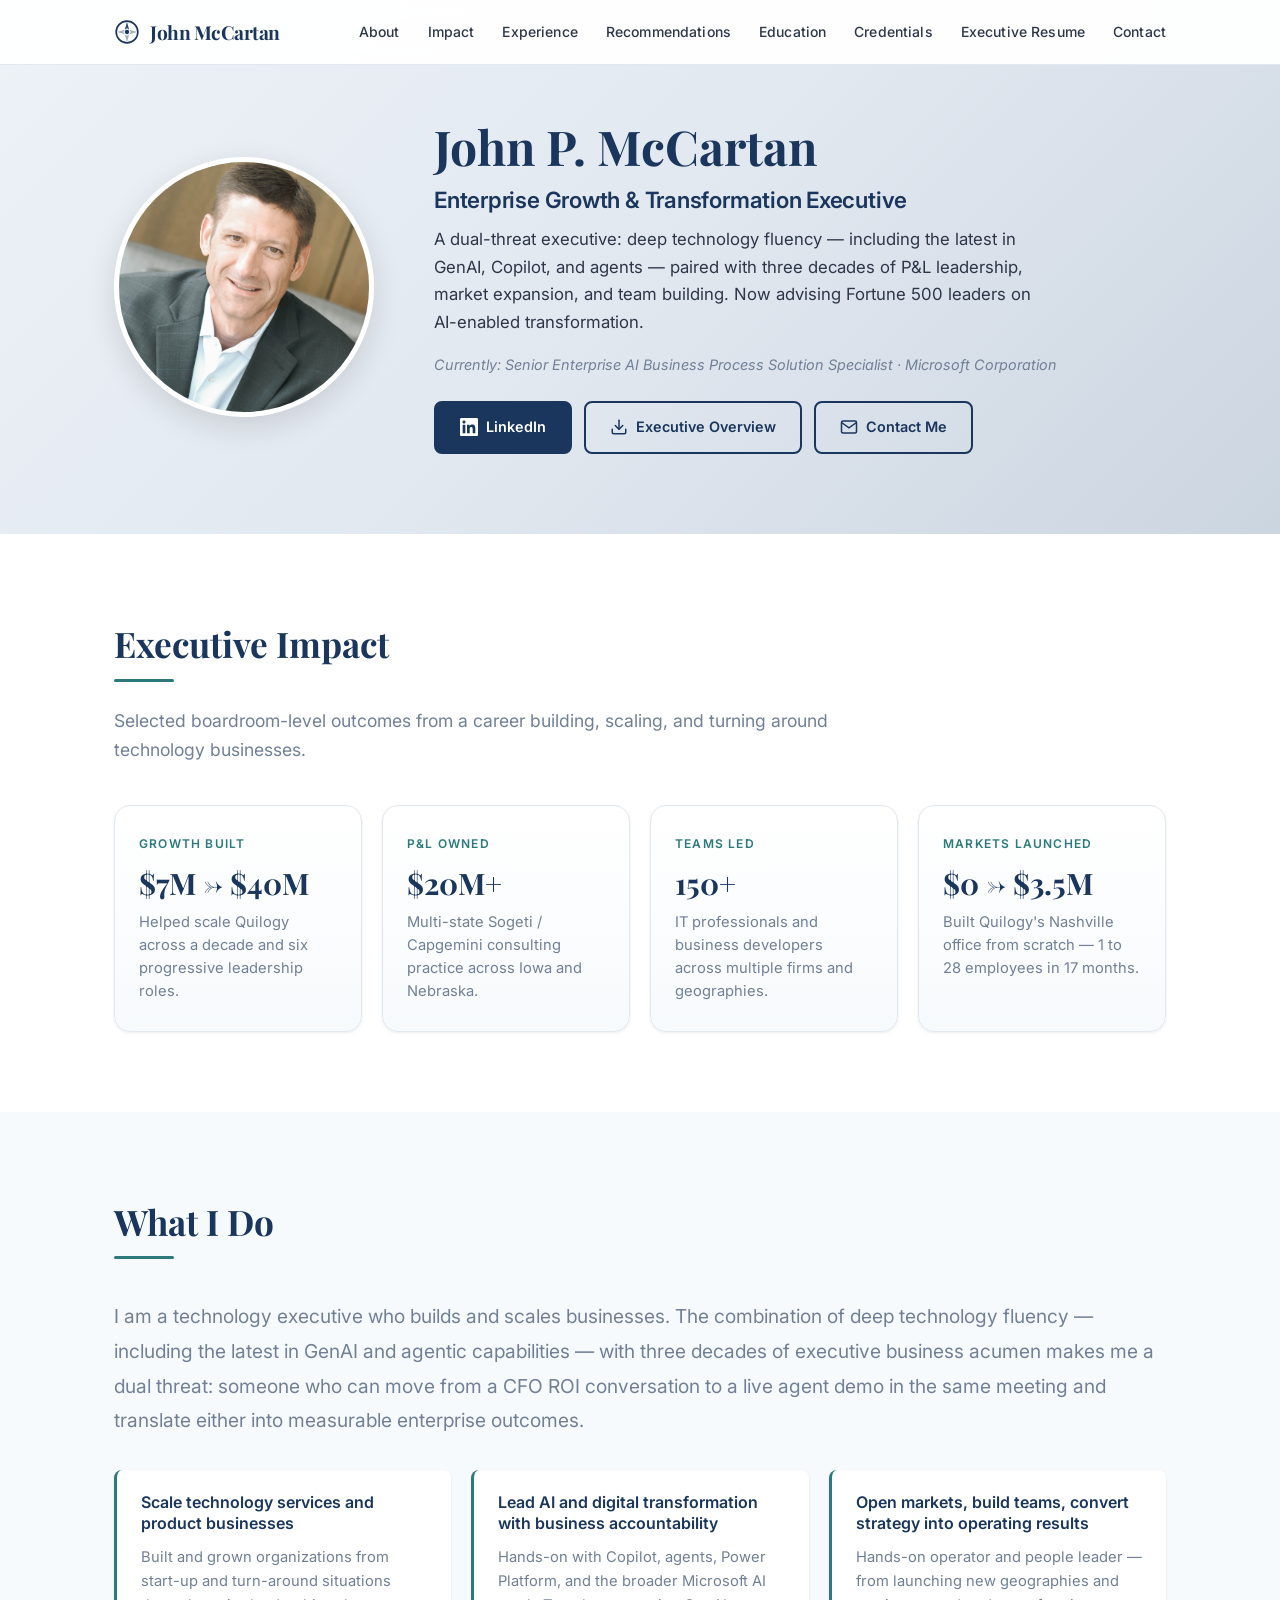
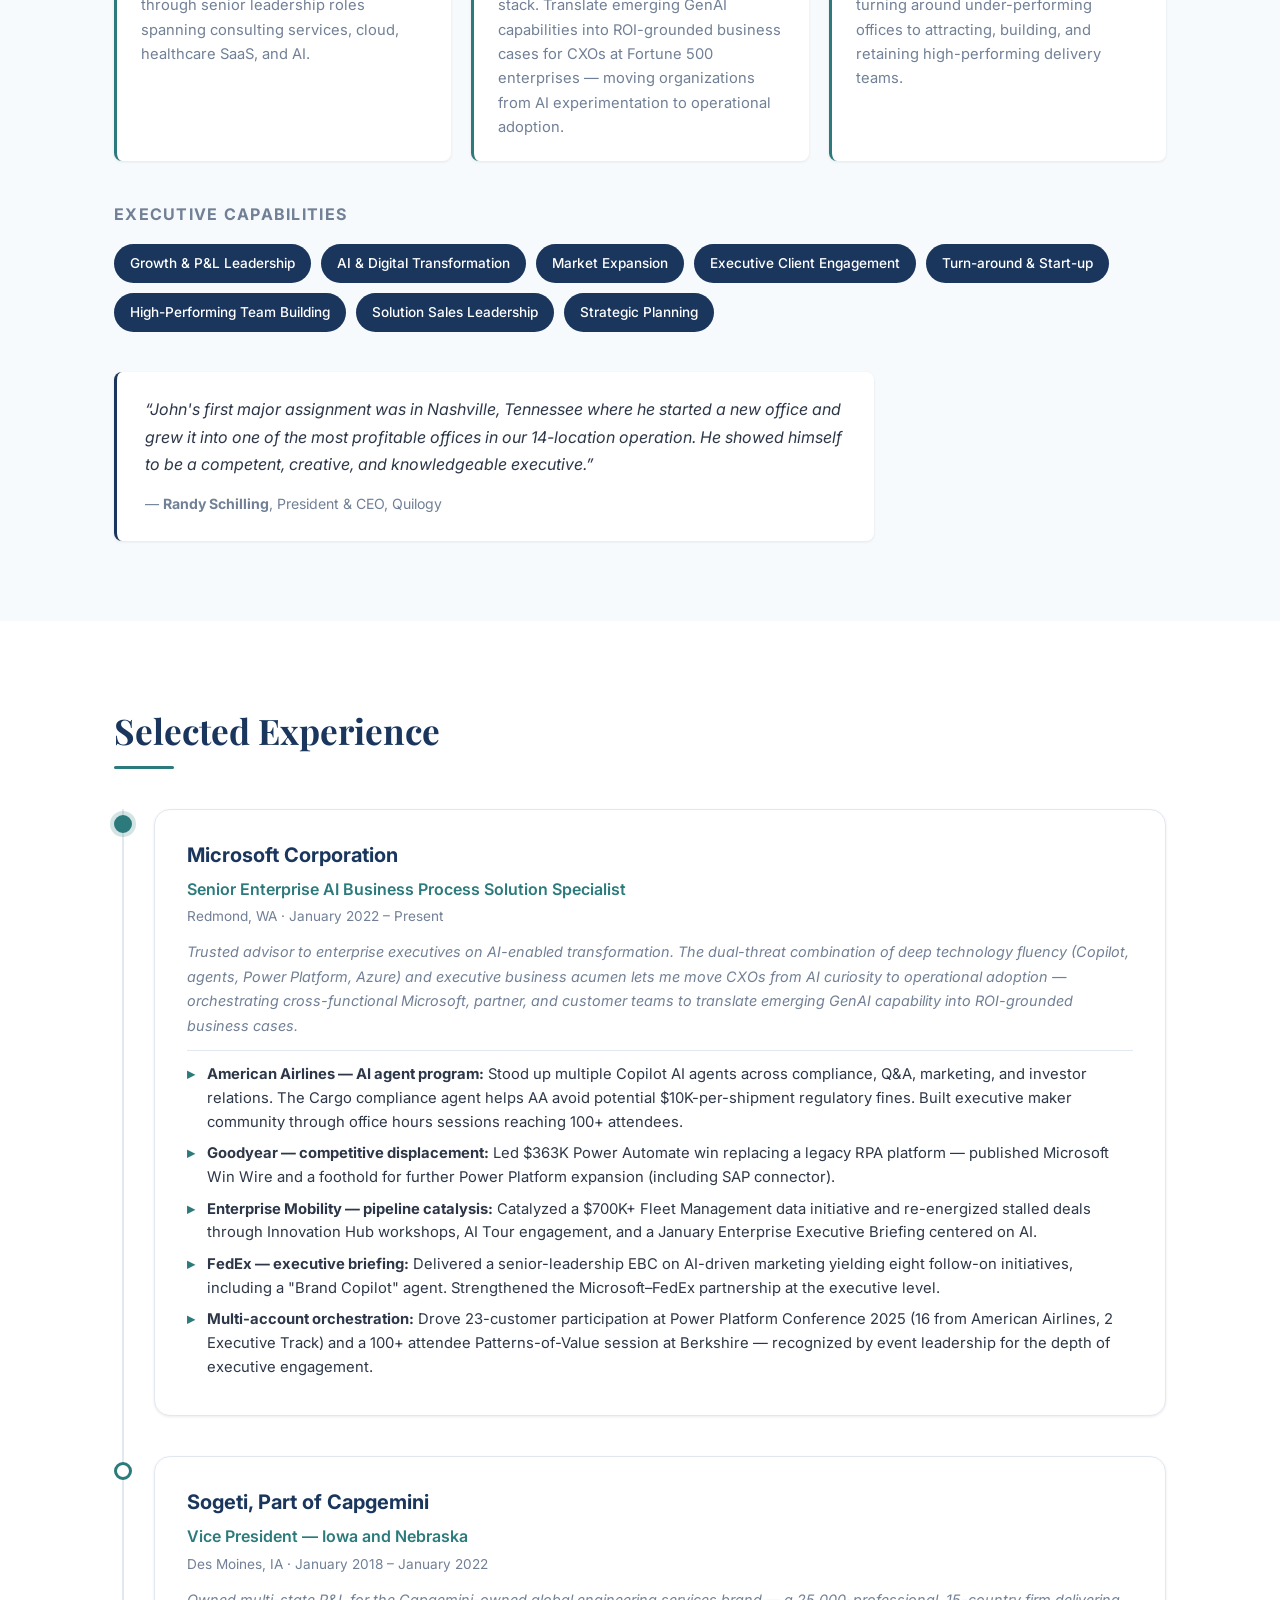
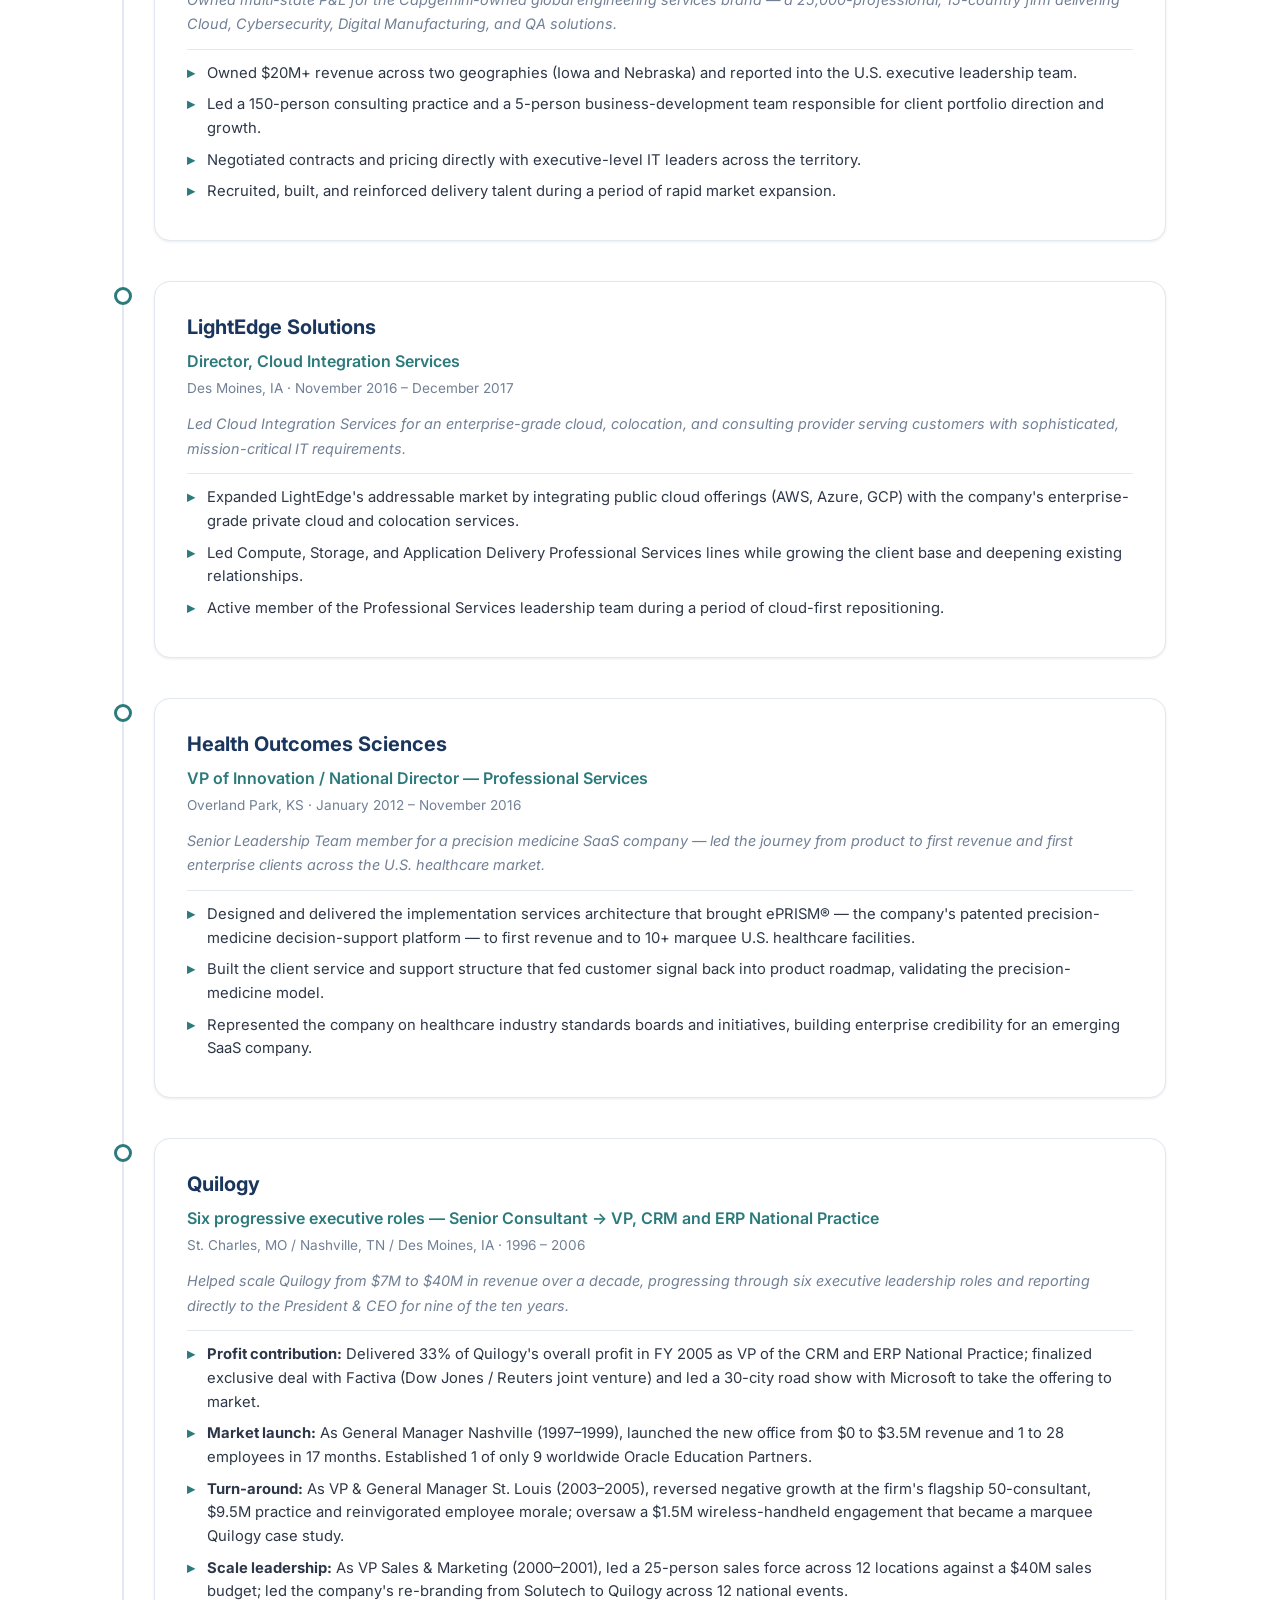
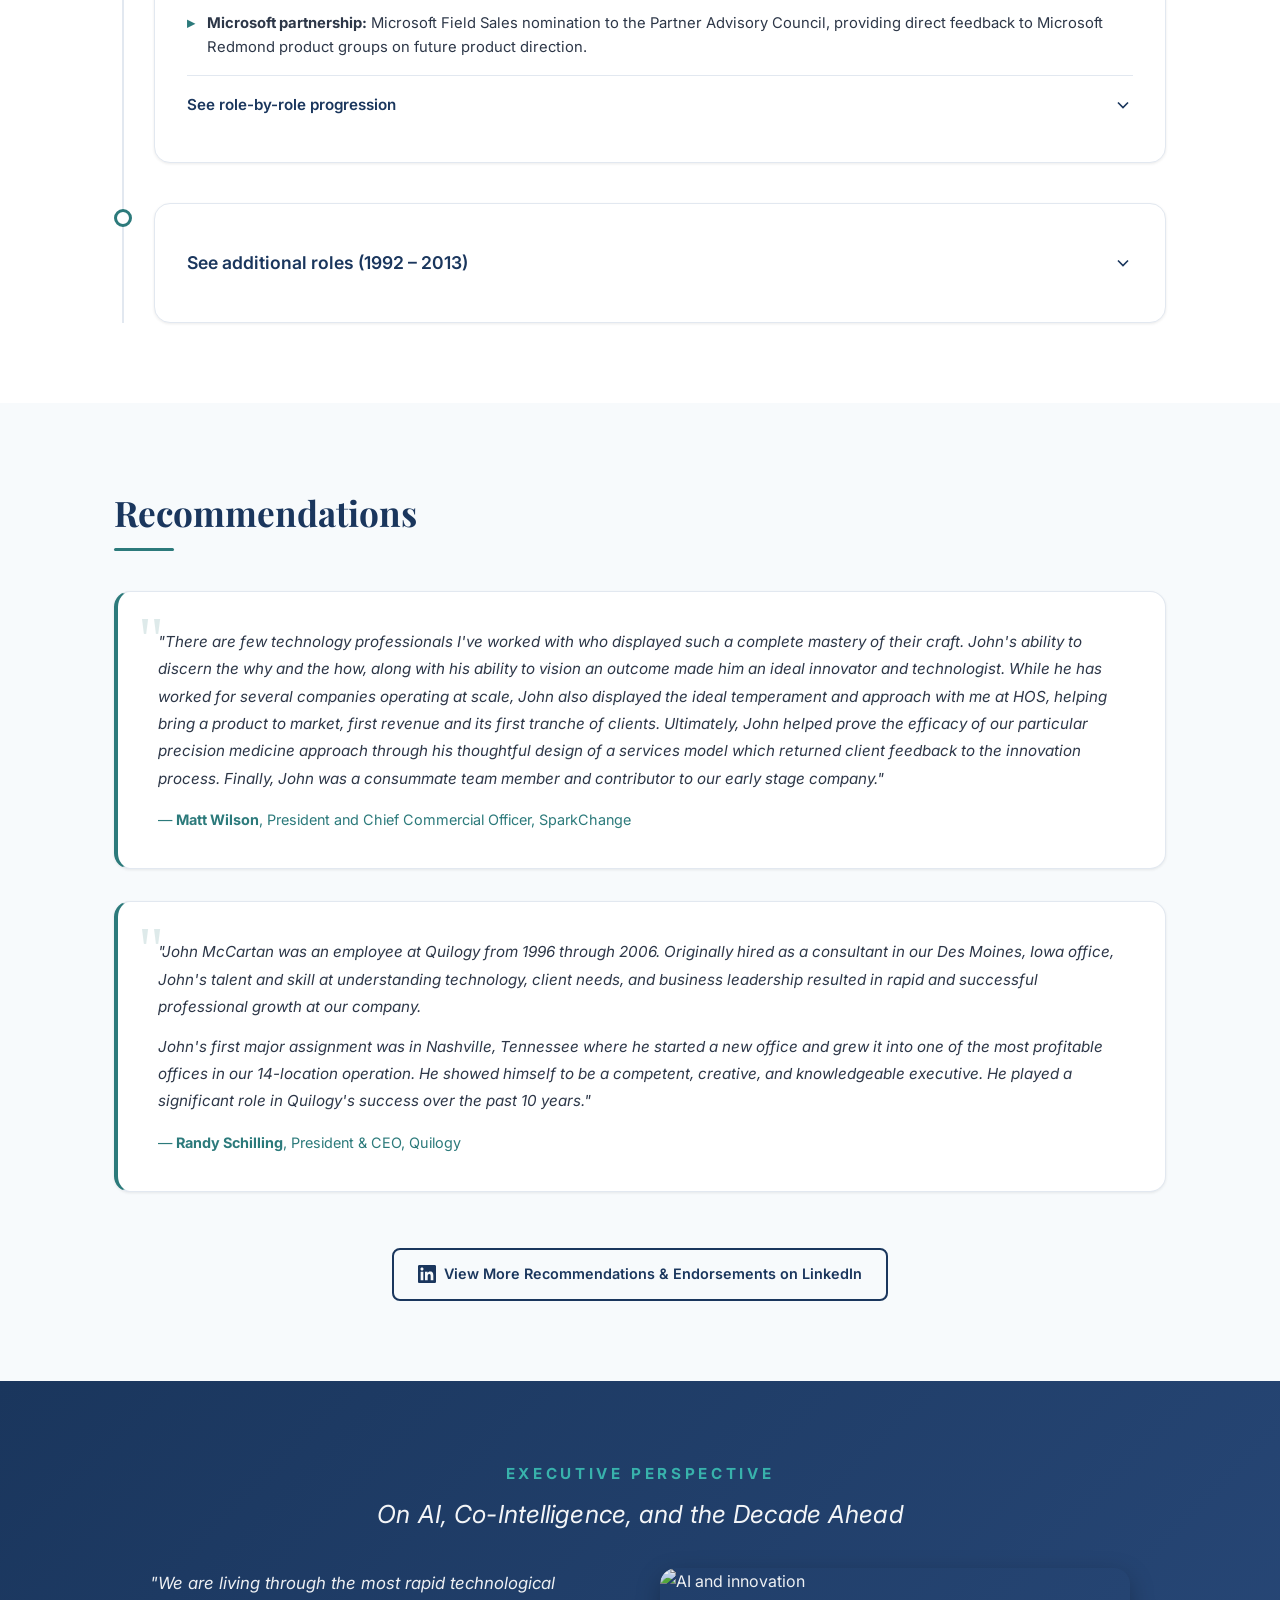
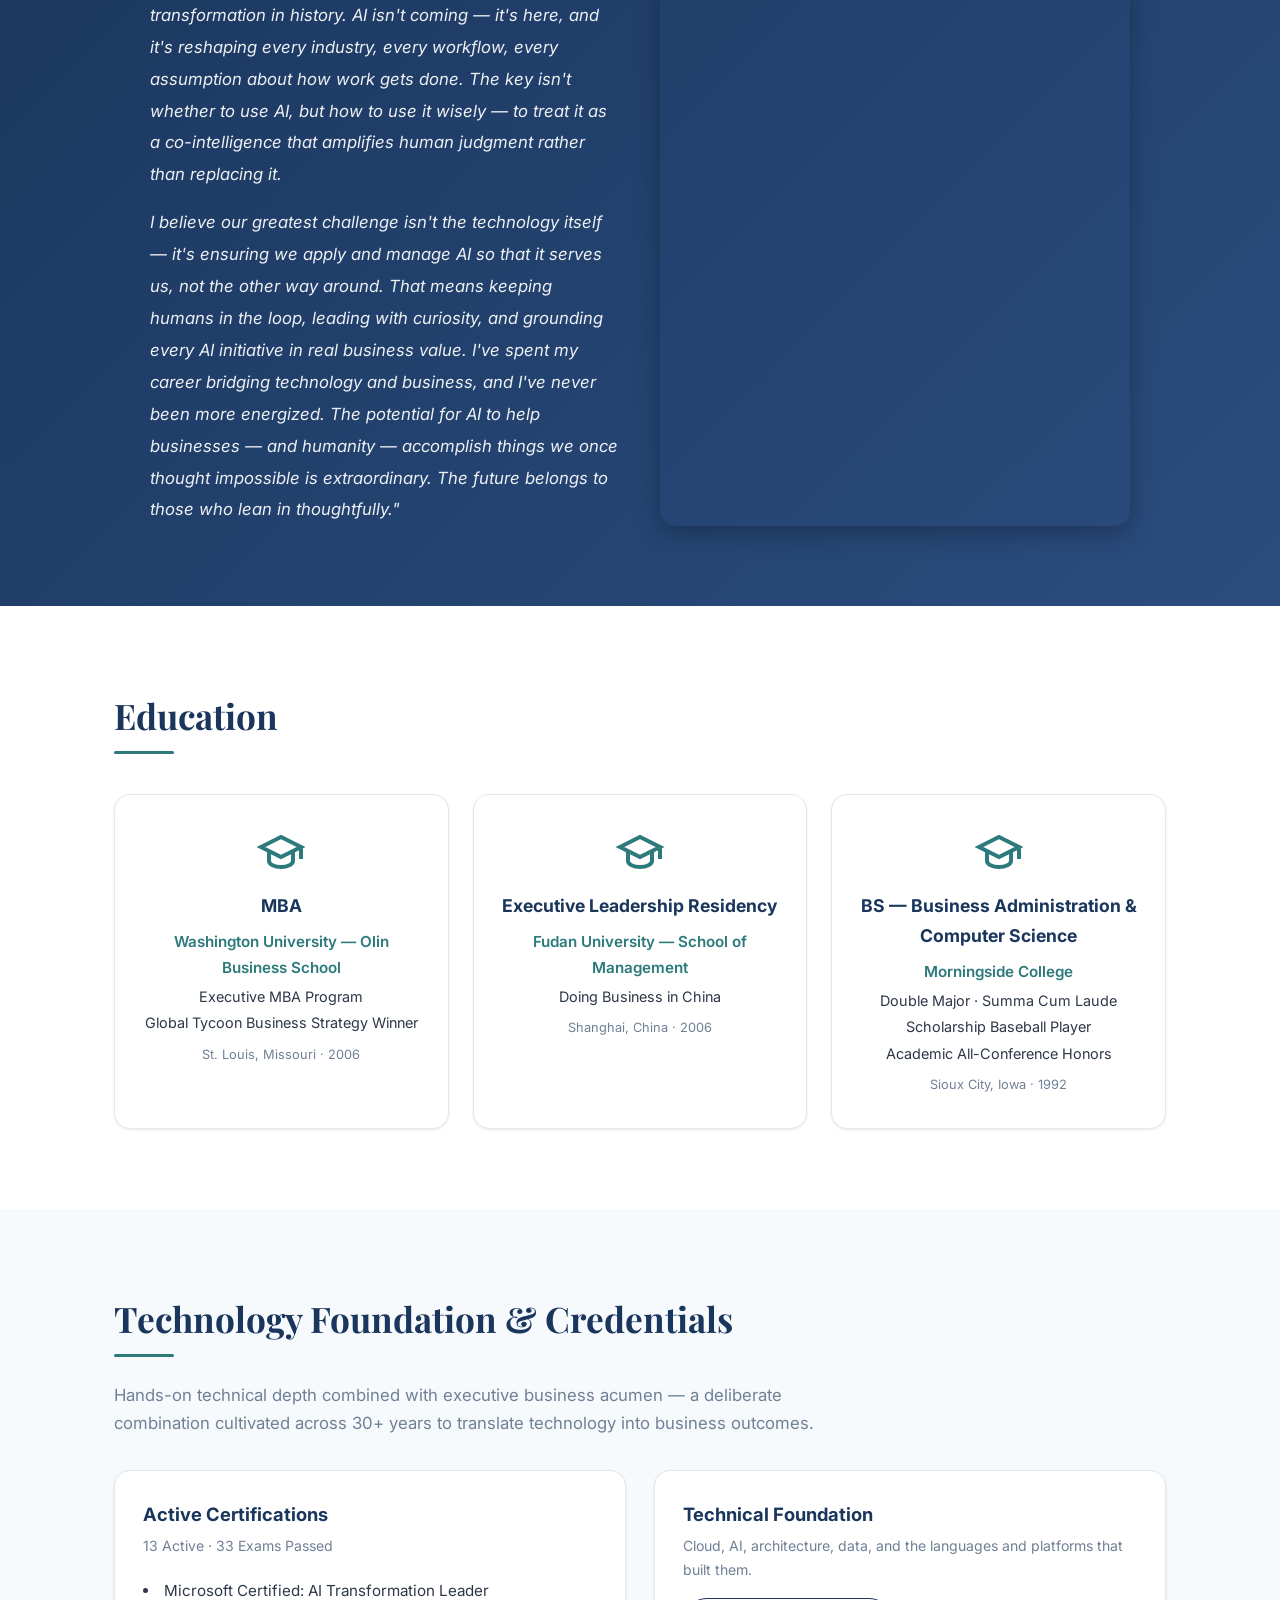
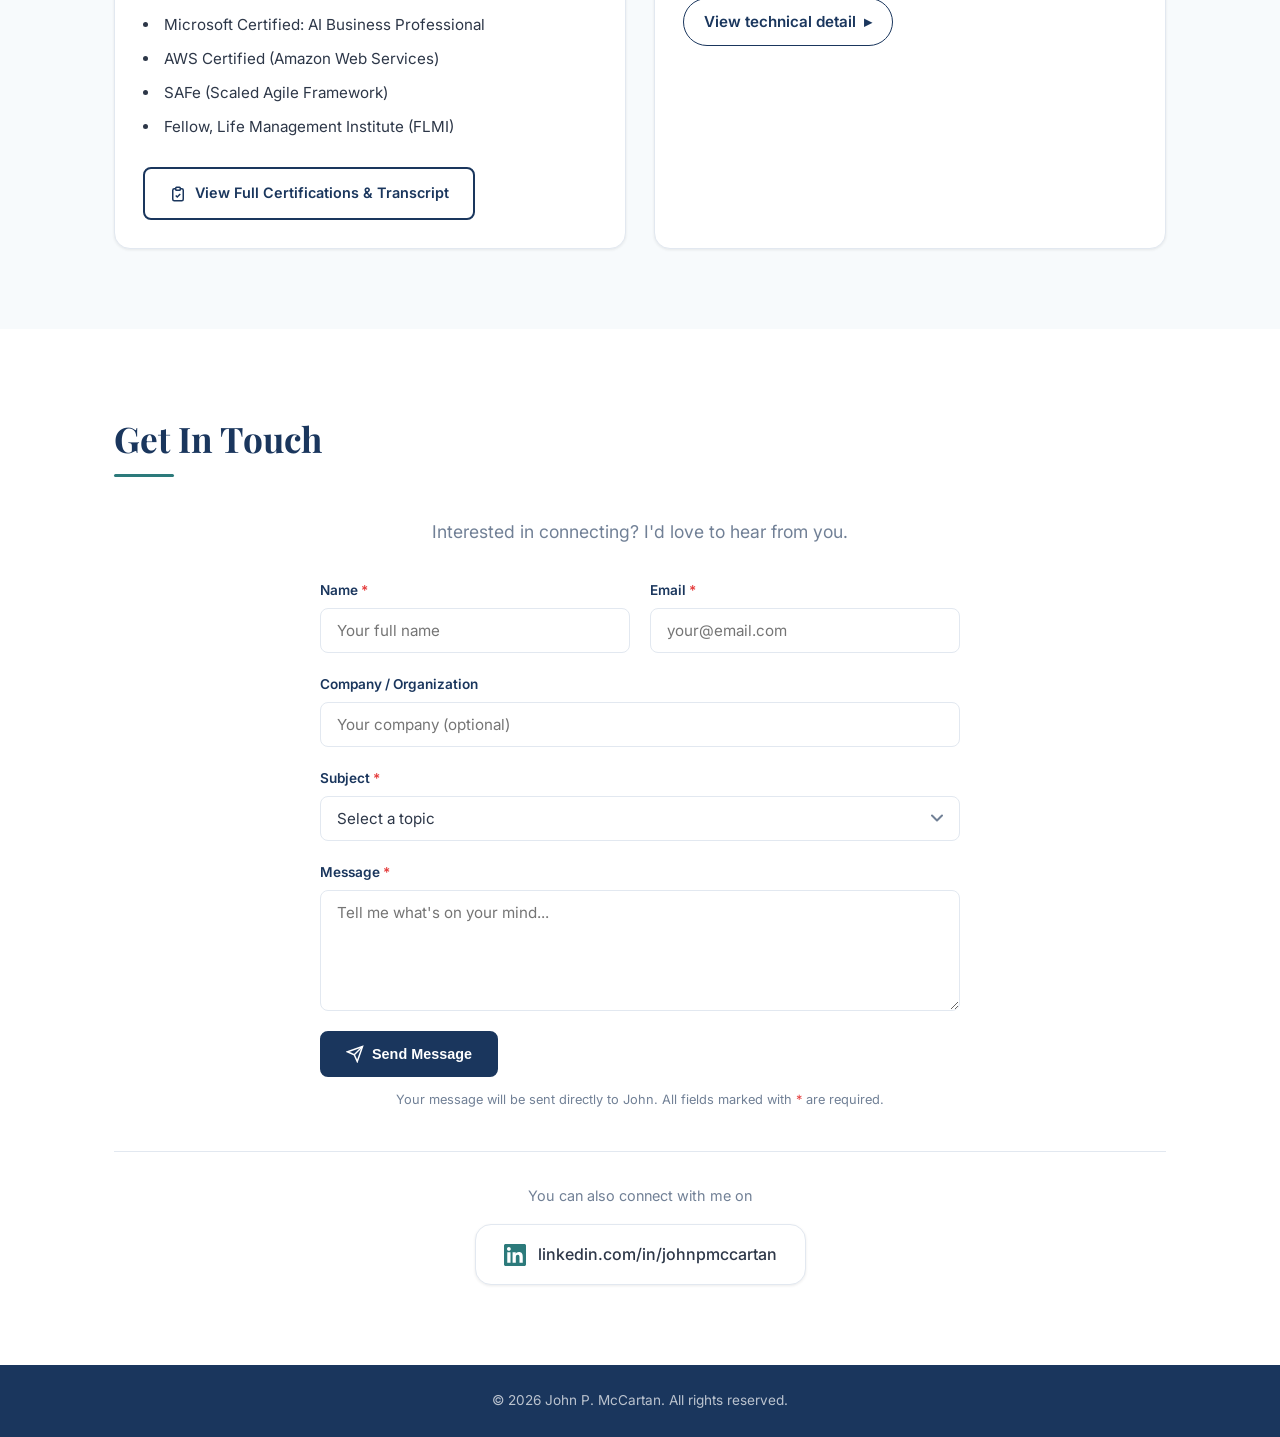
==== index.html @ b86d31e0 "Update Quilogy heading to remove former name Co-authored-by: Copilot <223556219+Copilot@users.norepl" ====
<!DOCTYPE html>
<html lang="en">
<head>
    <meta charset="UTF-8">
    <meta name="viewport" content="width=device-width, initial-scale=1.0">
    <title>John P. McCartan – Enterprise Growth &amp; Transformation Executive</title>
    <meta name="description" content="John P. McCartan – Enterprise Growth &amp; Transformation Executive. 30+ years of P&amp;L leadership, market expansion, and team building, now advising Fortune 500 leaders on AI-enabled transformation at Microsoft.">
    <link rel="preconnect" href="https://fonts.googleapis.com">
    <link rel="preconnect" href="https://fonts.gstatic.com" crossorigin>
    <link href="https://fonts.googleapis.com/css2?family=Inter:wght@300;400;500;600;700&family=Playfair+Display:wght@700&display=swap" rel="stylesheet">
    <link rel="icon" type="image/svg+xml" href="assets/favicon.svg">
    <link rel="stylesheet" href="style.css">
    <!-- Microsoft Clarity -->
    <script type="text/javascript">
        (function(c,l,a,r,i,t,y){
            c[a]=c[a]||function(){(c[a].q=c[a].q||[]).push(arguments)};
            t=l.createElement(r);t.async=1;t.src="https://www.clarity.ms/tag/"+i;
            y=l.getElementsByTagName(r)[0];y.parentNode.insertBefore(t,y);
        })(window,document,"clarity","script","wdnv08h9ms");
    </script>
</head>
<body>

<!-- Navigation -->
<nav class="navbar" id="navbar">
    <div class="nav-container">
        <a href="#hero" class="nav-logo" title="John P. McCartan">
            <svg class="nav-logo-icon" viewBox="0 0 24 24" fill="none" xmlns="http://www.w3.org/2000/svg" width="26" height="26">
                <circle cx="12" cy="12" r="10" stroke="currentColor" stroke-width="1.5"/>
                <polygon points="12,2.5 14,10 12,8.5 10,10" fill="currentColor" opacity="0.9"/>
                <polygon points="12,21.5 10,14 12,15.5 14,14" fill="currentColor" opacity="0.4"/>
                <polygon points="2.5,12 10,10 8.5,12 10,14" fill="currentColor" opacity="0.4"/>
                <polygon points="21.5,12 14,14 15.5,12 14,10" fill="currentColor" opacity="0.4"/>
                <circle cx="12" cy="12" r="2" fill="currentColor"/>
            </svg>
            <span class="nav-logo-text">John McCartan</span>
        </a>
        <button class="nav-toggle" id="navToggle" aria-label="Toggle navigation">
            <span></span><span></span><span></span>
        </button>
        <ul class="nav-links" id="navLinks">
            <li><a href="#about">About</a></li>
            <li><a href="#impact">Impact</a></li>
            <li><a href="#experience">Experience</a></li>
            <li><a href="#recommendations">Recommendations</a></li>
            <li><a href="#education">Education</a></li>
            <li><a href="#credentials">Credentials</a></li>
            <li><a href="assets/JohnMcCartanExecutiveResume.pdf" download>Executive Resume</a></li>
            <li><a href="#contact">Contact</a></li>
        </ul>
    </div>
</nav>

<!-- Hero Section -->
<header class="hero" id="hero">
    <div class="hero-container">
        <div class="hero-image">
            <img src="assets/headshot.jpg" alt="John P. McCartan professional headshot">
        </div>
        <div class="hero-content">
            <h1 class="hero-name">John P. McCartan</h1>
            <p class="hero-mandate">Enterprise Growth &amp; Transformation Executive</p>
            <p class="hero-subline">A dual-threat executive: deep technology fluency &mdash; including the latest in GenAI, Copilot, and agents &mdash; paired with three decades of P&amp;L leadership, market expansion, and team building. Now advising Fortune 500 leaders on AI-enabled transformation.</p>
            <p class="hero-credibility">Currently: Senior Enterprise AI Business Process Solution Specialist &middot; Microsoft Corporation</p>
            <div class="hero-links">
                <a href="https://www.linkedin.com/in/johnpmccartan" target="_blank" rel="noopener" class="btn btn-primary">
                    <svg class="icon" viewBox="0 0 24 24" fill="currentColor"><path d="M20.447 20.452h-3.554v-5.569c0-1.328-.027-3.037-1.852-3.037-1.853 0-2.136 1.445-2.136 2.939v5.667H9.351V9h3.414v1.561h.046c.477-.9 1.637-1.85 3.37-1.85 3.601 0 4.267 2.37 4.267 5.455v6.286zM5.337 7.433c-1.144 0-2.063-.926-2.063-2.065 0-1.138.92-2.063 2.063-2.063 1.14 0 2.064.925 2.064 2.063 0 1.139-.925 2.065-2.064 2.065zm1.782 13.019H3.555V9h3.564v11.452zM22.225 0H1.771C.792 0 0 .774 0 1.729v20.542C0 23.227.792 24 1.771 24h20.451C23.2 24 24 23.227 24 22.271V1.729C24 .774 23.2 0 22.222 0h.003z"/></svg>
                    LinkedIn
                </a>
                <a href="assets/JohnMcCartan-Executive-Profile-OnePage-2026.pdf" download class="btn btn-outline">
                    <svg class="icon" viewBox="0 0 24 24" fill="none" stroke="currentColor" stroke-width="2" stroke-linecap="round" stroke-linejoin="round"><path d="M21 15v4a2 2 0 0 1-2 2H5a2 2 0 0 1-2-2v-4"/><polyline points="7 10 12 15 17 10"/><line x1="12" y1="15" x2="12" y2="3"/></svg>
                    Executive Overview
                </a>
                <a href="#contact" class="btn btn-outline">
                    <svg class="icon" viewBox="0 0 24 24" fill="none" stroke="currentColor" stroke-width="2"><path d="M4 4h16c1.1 0 2 .9 2 2v12c0 1.1-.9 2-2 2H4c-1.1 0-2-.9-2-2V6c0-1.1.9-2 2-2z"/><polyline points="22,6 12,13 2,6"/></svg>
                    Contact Me
                </a>
            </div>
        </div>
    </div>
</header>

<!-- Executive Impact Strip -->
<section class="section impact-strip" id="impact">
    <div class="container">
        <h2 class="section-title">Executive Impact</h2>
        <p class="impact-lead">Selected boardroom-level outcomes from a career building, scaling, and turning around technology businesses.</p>
        <div class="impact-grid">
            <div class="impact-card">
                <div class="impact-label">Growth Built</div>
                <div class="impact-value">$7M &rarr; $40M</div>
                <div class="impact-context">Helped scale Quilogy across a decade and six progressive leadership roles.</div>
            </div>
            <div class="impact-card">
                <div class="impact-label">P&amp;L Owned</div>
                <div class="impact-value">$20M+</div>
                <div class="impact-context">Multi-state Sogeti / Capgemini consulting practice across Iowa and Nebraska.</div>
            </div>
            <div class="impact-card">
                <div class="impact-label">Teams Led</div>
                <div class="impact-value">150+</div>
                <div class="impact-context">IT professionals and business developers across multiple firms and geographies.</div>
            </div>
            <div class="impact-card">
                <div class="impact-label">Markets Launched</div>
                <div class="impact-value">$0 &rarr; $3.5M</div>
                <div class="impact-context">Built Quilogy's Nashville office from scratch &mdash; 1 to 28 employees in 17 months.</div>
            </div>
        </div>
    </div>
</section>

<!-- About / What I Do -->
<section class="section section-alt" id="about">
    <div class="container">
        <h2 class="section-title">What I Do</h2>
        <div class="about-content">
            <p class="about-lead">
                I am a technology executive who builds and scales businesses. The combination of deep technology fluency &mdash; including the latest in GenAI and agentic capabilities &mdash; with three decades of executive business acumen makes me a dual threat: someone who can move from a CFO ROI conversation to a live agent demo in the same meeting and translate either into measurable enterprise outcomes.
            </p>
            <div class="mandate-grid">
                <div class="mandate-card">
                    <h3>Scale technology services and product businesses</h3>
                    <p>Built and grown organizations from start-up and turn-around situations through senior leadership roles spanning consulting services, cloud, healthcare SaaS, and AI.</p>
                </div>
                <div class="mandate-card">
                    <h3>Lead AI and digital transformation with business accountability</h3>
                    <p>Hands-on with Copilot, agents, Power Platform, and the broader Microsoft AI stack. Translate emerging GenAI capabilities into ROI-grounded business cases for CXOs at Fortune 500 enterprises &mdash; moving organizations from AI experimentation to operational adoption.</p>
                </div>
                <div class="mandate-card">
                    <h3>Open markets, build teams, convert strategy into operating results</h3>
                    <p>Hands-on operator and people leader &mdash; from launching new geographies and turning around under-performing offices to attracting, building, and retaining high-performing delivery teams.</p>
                </div>
            </div>
            <div class="competencies">
                <h3>Executive Capabilities</h3>
                <div class="competency-grid">
                    <span class="competency-tag">Growth &amp; P&amp;L Leadership</span>
                    <span class="competency-tag">AI &amp; Digital Transformation</span>
                    <span class="competency-tag">Market Expansion</span>
                    <span class="competency-tag">Executive Client Engagement</span>
                    <span class="competency-tag">Turn-around &amp; Start-up</span>
                    <span class="competency-tag">High-Performing Team Building</span>
                    <span class="competency-tag">Solution Sales Leadership</span>
                    <span class="competency-tag">Strategic Planning</span>
                </div>
            </div>
            <blockquote class="endorsement-teaser">
                <p>&ldquo;John's first major assignment was in Nashville, Tennessee where he started a new office and grew it into one of the most profitable offices in our 14-location operation. He showed himself to be a competent, creative, and knowledgeable executive.&rdquo;</p>
                <cite>&mdash; <strong>Randy Schilling</strong>, President &amp; CEO, Quilogy</cite>
            </blockquote>
        </div>
    </div>
</section>

<!-- Experience Section -->
<section class="section" id="experience">
    <div class="container">
        <h2 class="section-title">Selected Experience</h2>
        <div class="timeline">

            <!-- Microsoft -->
            <div class="timeline-item">
                <div class="timeline-marker"></div>
                <div class="timeline-content">
                    <div class="timeline-header">
                        <div>
                            <h3>Microsoft Corporation</h3>
                            <p class="timeline-role">Senior Enterprise AI Business Process Solution Specialist</p>
                            <p class="timeline-meta">Redmond, WA &middot; January 2022 &ndash; Present</p>
                        </div>
                    </div>
                    <p class="timeline-description">Trusted advisor to enterprise executives on AI-enabled transformation. The dual-threat combination of deep technology fluency (Copilot, agents, Power Platform, Azure) and executive business acumen lets me move CXOs from AI curiosity to operational adoption &mdash; orchestrating cross-functional Microsoft, partner, and customer teams to translate emerging GenAI capability into ROI-grounded business cases.</p>
                    <ul class="timeline-details">
                        <li><strong>American Airlines &mdash; AI agent program:</strong> Stood up multiple Copilot AI agents across compliance, Q&amp;A, marketing, and investor relations. The Cargo compliance agent helps AA avoid potential $10K-per-shipment regulatory fines. Built executive maker community through office hours sessions reaching 100+ attendees.</li>
                        <li><strong>Goodyear &mdash; competitive displacement:</strong> Led $363K Power Automate win replacing a legacy RPA platform &mdash; published Microsoft Win Wire and a foothold for further Power Platform expansion (including SAP connector).</li>
                        <li><strong>Enterprise Mobility &mdash; pipeline catalysis:</strong> Catalyzed a $700K+ Fleet Management data initiative and re-energized stalled deals through Innovation Hub workshops, AI Tour engagement, and a January Enterprise Executive Briefing centered on AI.</li>
                        <li><strong>FedEx &mdash; executive briefing:</strong> Delivered a senior-leadership EBC on AI-driven marketing yielding eight follow-on initiatives, including a "Brand Copilot" agent. Strengthened the Microsoft&ndash;FedEx partnership at the executive level.</li>
                        <li><strong>Multi-account orchestration:</strong> Drove 23-customer participation at Power Platform Conference 2025 (16 from American Airlines, 2 Executive Track) and a 100+ attendee Patterns-of-Value session at Berkshire &mdash; recognized by event leadership for the depth of executive engagement.</li>
                    </ul>
                </div>
            </div>

            <!-- Sogeti VP -->
            <div class="timeline-item">
                <div class="timeline-marker"></div>
                <div class="timeline-content">
                    <div class="timeline-header">
                        <div>
                            <h3>Sogeti, Part of Capgemini</h3>
                            <p class="timeline-role">Vice President &mdash; Iowa and Nebraska</p>
                            <p class="timeline-meta">Des Moines, IA &middot; January 2018 &ndash; January 2022</p>
                        </div>
                    </div>
                    <p class="timeline-description">Owned multi-state P&amp;L for the Capgemini-owned global engineering services brand &mdash; a 25,000-professional, 15-country firm delivering Cloud, Cybersecurity, Digital Manufacturing, and QA solutions.</p>
                    <ul class="timeline-details">
                        <li>Owned $20M+ revenue across two geographies (Iowa and Nebraska) and reported into the U.S. executive leadership team.</li>
                        <li>Led a 150-person consulting practice and a 5-person business-development team responsible for client portfolio direction and growth.</li>
                        <li>Negotiated contracts and pricing directly with executive-level IT leaders across the territory.</li>
                        <li>Recruited, built, and reinforced delivery talent during a period of rapid market expansion.</li>
                    </ul>
                </div>
            </div>

            <!-- LightEdge -->
            <div class="timeline-item">
                <div class="timeline-marker"></div>
                <div class="timeline-content">
                    <div class="timeline-header">
                        <div>
                            <h3>LightEdge Solutions</h3>
                            <p class="timeline-role">Director, Cloud Integration Services</p>
                            <p class="timeline-meta">Des Moines, IA &middot; November 2016 &ndash; December 2017</p>
                        </div>
                    </div>
                    <p class="timeline-description">Led Cloud Integration Services for an enterprise-grade cloud, colocation, and consulting provider serving customers with sophisticated, mission-critical IT requirements.</p>
                    <ul class="timeline-details">
                        <li>Expanded LightEdge's addressable market by integrating public cloud offerings (AWS, Azure, GCP) with the company's enterprise-grade private cloud and colocation services.</li>
                        <li>Led Compute, Storage, and Application Delivery Professional Services lines while growing the client base and deepening existing relationships.</li>
                        <li>Active member of the Professional Services leadership team during a period of cloud-first repositioning.</li>
                    </ul>
                </div>
            </div>

            <!-- Health Outcomes Sciences -->
            <div class="timeline-item">
                <div class="timeline-marker"></div>
                <div class="timeline-content">
                    <div class="timeline-header">
                        <div>
                            <h3>Health Outcomes Sciences</h3>
                            <p class="timeline-role">VP of Innovation / National Director &mdash; Professional Services</p>
                            <p class="timeline-meta">Overland Park, KS &middot; January 2012 &ndash; November 2016</p>
                        </div>
                    </div>
                    <p class="timeline-description">Senior Leadership Team member for a precision medicine SaaS company &mdash; led the journey from product to first revenue and first enterprise clients across the U.S. healthcare market.</p>
                    <ul class="timeline-details">
                        <li>Designed and delivered the implementation services architecture that brought ePRISM&reg; &mdash; the company's patented precision-medicine decision-support platform &mdash; to first revenue and to 10+ marquee U.S. healthcare facilities.</li>
                        <li>Built the client service and support structure that fed customer signal back into product roadmap, validating the precision-medicine model.</li>
                        <li>Represented the company on healthcare industry standards boards and initiatives, building enterprise credibility for an emerging SaaS company.</li>
                    </ul>
                </div>
            </div>

            <!-- Quilogy (elevated leadership-arc proof block) -->
            <div class="timeline-item">
                <div class="timeline-marker"></div>
                <div class="timeline-content">
                    <div class="timeline-header">
                        <div>
                            <h3>Quilogy</h3>
                            <p class="timeline-role">Six progressive executive roles &mdash; Senior Consultant &rarr; VP, CRM and ERP National Practice</p>
                            <p class="timeline-meta">St. Charles, MO / Nashville, TN / Des Moines, IA &middot; 1996 &ndash; 2006</p>
                        </div>
                    </div>
                    <p class="timeline-description">Helped scale Quilogy from $7M to $40M in revenue over a decade, progressing through six executive leadership roles and reporting directly to the President &amp; CEO for nine of the ten years.</p>
                    <ul class="timeline-details">
                        <li><strong>Profit contribution:</strong> Delivered 33% of Quilogy's overall profit in FY 2005 as VP of the CRM and ERP National Practice; finalized exclusive deal with Factiva (Dow Jones / Reuters joint venture) and led a 30-city road show with Microsoft to take the offering to market.</li>
                        <li><strong>Market launch:</strong> As General Manager Nashville (1997&ndash;1999), launched the new office from $0 to $3.5M revenue and 1 to 28 employees in 17 months. Established 1 of only 9 worldwide Oracle Education Partners.</li>
                        <li><strong>Turn-around:</strong> As VP &amp; General Manager St. Louis (2003&ndash;2005), reversed negative growth at the firm's flagship 50-consultant, $9.5M practice and reinvigorated employee morale; oversaw a $1.5M wireless-handheld engagement that became a marquee Quilogy case study.</li>
                        <li><strong>Scale leadership:</strong> As VP Sales &amp; Marketing (2000&ndash;2001), led a 25-person sales force across 12 locations against a $40M sales budget; led the company's re-branding from Solutech to Quilogy across 12 national events.</li>
                        <li><strong>Microsoft partnership:</strong> Microsoft Field Sales nomination to the Partner Advisory Council, providing direct feedback to Microsoft Redmond product groups on future product direction.</li>
                    </ul>
                    <details class="quilogy-detail">
                        <summary class="see-more-toggle"><span>See role-by-role progression</span><svg class="see-more-chevron" viewBox="0 0 24 24" fill="none" stroke="currentColor" stroke-width="2" width="20" height="20"><polyline points="6 9 12 15 18 9"/></svg></summary>
                        <div class="quilogy-roles">
                            <div class="quilogy-role">
                                <h4>VP &mdash; CRM and ERP National Practice <span class="quilogy-year">2005 &ndash; 2006</span></h4>
                                <ul>
                                    <li>Delivered 33% of Quilogy's overall profit in FY 2005.</li>
                                    <li>Finalized exclusive deal with Factiva (Dow Jones/Reuters) and led 30-city road show with Microsoft.</li>
                                </ul>
                            </div>
                            <div class="quilogy-role">
                                <h4>VP &amp; General Manager, St. Louis <span class="quilogy-year">2003 &ndash; 2005</span></h4>
                                <ul>
                                    <li>Led flagship St. Louis practice: 50 consultants, 5 salespeople, $9.5M revenue.</li>
                                    <li>Reversed negative growth trend and reinvigorated employee morale.</li>
                                    <li>Oversaw $1.5M consulting engagement deploying wireless handheld technology.</li>
                                </ul>
                            </div>
                            <div class="quilogy-role">
                                <h4>VP &mdash; Business Development <span class="quilogy-year">2001 &ndash; 2003</span></h4>
                                <ul>
                                    <li>Led $12M roll-up sales budget for 6 branch offices.</li>
                                    <li>Established new Strategy consulting practice (IT Strategy, Portfolio Analysis, IT Audit).</li>
                                    <li>Microsoft Field Sales nomination to Partner Advisory Council.</li>
                                </ul>
                            </div>
                            <div class="quilogy-role">
                                <h4>VP &mdash; Sales &amp; Marketing <span class="quilogy-year">2000 &ndash; 2001</span></h4>
                                <ul>
                                    <li>Led 25-person sales force across 12 locations with $40M sales budget.</li>
                                    <li>Led re-branding from Solutech to Quilogy across 12 national events.</li>
                                </ul>
                            </div>
                            <div class="quilogy-role">
                                <h4>Regional Director <span class="quilogy-year">1999 &ndash; 2000</span></h4>
                                <ul>
                                    <li>Led sales and delivery for 6 offices producing $15M in revenue.</li>
                                </ul>
                            </div>
                            <div class="quilogy-role">
                                <h4>General Manager, Nashville <span class="quilogy-year">1997 &ndash; 1999</span></h4>
                                <ul>
                                    <li>Launched Nashville office from $0 to $3.5M revenue and 1 to 28 employees in 17 months.</li>
                                    <li>Secured $1.5M engagement with major entertainment company.</li>
                                    <li>Spearheaded Quilogy's entrance into Oracle technology &mdash; established 1 of 9 exclusive Oracle Education Partners worldwide.</li>
                                </ul>
                            </div>
                            <div class="quilogy-role">
                                <h4>Senior Consultant &amp; Practice Manager <span class="quilogy-year">1996 &ndash; 1997</span></h4>
                                <ul>
                                    <li>Led multiple consulting engagements and teams of 4&ndash;6 developers.</li>
                                    <li>Delivered $800K property management system for major financial services organization.</li>
                                    <li>Authored technology course on Active Server Pages generating $500K+ in revenue.</li>
                                </ul>
                            </div>
                        </div>
                    </details>
                </div>
            </div>

            <!-- See More Experience (earlier roles) -->
            <div class="timeline-item">
                <div class="timeline-marker"></div>
                <div class="timeline-content">
                    <details class="see-more-experience">
                        <summary class="see-more-toggle">
                            <span>See additional roles (1992 &ndash; 2013)</span>
                            <svg class="see-more-chevron" viewBox="0 0 24 24" fill="none" stroke="currentColor" stroke-width="2" width="20" height="20"><polyline points="6 9 12 15 18 9"/></svg>
                        </summary>
                        <div class="see-more-content">

            <!-- ThisSpace -->
            <div class="expandable-role">
                <div class="timeline-header">
                    <div>
                        <h3>THISSPACE, INC.</h3>
                        <p class="timeline-role">President and Owner</p>
                        <p class="timeline-meta">Des Moines, IA &middot; January 2010 &ndash; January 2013</p>
                    </div>
                </div>
                <ul class="timeline-details">
                    <li>Founded company with 2 key clients secured and engaged.</li>
                    <li>Responsible for all phases of the business including delivery, invoicing, and client management.</li>
                    <li>Delivery of solutions to 10 marquee healthcare facilities across the U.S.</li>
                    <li>Managed multiple initiatives simultaneously while quickly grasping new environments and technologies.</li>
                </ul>
            </div>

            <!-- Sogeti Director -->
            <div class="expandable-role">
                <div class="timeline-header">
                    <div>
                        <h3>Sogeti USA LLC</h3>
                        <p class="timeline-role">Director, Microsoft Practice</p>
                        <p class="timeline-meta">Des Moines, IA &middot; 2009 &ndash; 2010</p>
                    </div>
                </div>
                <ul class="timeline-details">
                    <li>Responsible for Microsoft Professional Services in the Iowa market.</li>
                    <li>Ensured client satisfaction and successful delivery of engagements leveraging Microsoft technologies.</li>
                    <li>Enhanced relationship with local Microsoft Account Teams to increase visibility and engagement.</li>
                </ul>
            </div>

            <!-- MicroStrategy -->
            <div class="expandable-role">
                <div class="timeline-header">
                    <div>
                        <h3>MicroStrategy</h3>
                        <p class="timeline-role">Director, Professional Services &mdash; Central US</p>
                        <p class="timeline-meta">HQ: McLean, VA &middot; 2008 &ndash; 2009</p>
                    </div>
                </div>
                <ul class="timeline-details">
                    <li>Increased services revenue in region from $1.2M to $1.6M (33% YoY growth).</li>
                    <li>100%+ increase in active services clients in the region.</li>
                    <li>P&amp;L management with 35%+ gross margin delivered.</li>
                </ul>
            </div>

            <!-- Hershey Systems -->
            <div class="expandable-role">
                <div class="timeline-header">
                    <div>
                        <h3>Hershey Systems, Inc.</h3>
                        <p class="timeline-role">Director, Professional Services</p>
                        <p class="timeline-meta">Des Moines, IA &middot; 2007 &ndash; 2008</p>
                    </div>
                </div>
                <ul class="timeline-details">
                    <li>Built and implemented plan for growing professional services revenue in Higher Education market.</li>
                    <li>Implemented professional services P&amp;L to manage profitability by project.</li>
                    <li>Managed multiple successful client engagements implementing company software.</li>
                </ul>
            </div>

            <!-- Pcubed -->
            <div class="expandable-role">
                <div class="timeline-header">
                    <div>
                        <h3>Pcubed (Program Planning Professionals)</h3>
                        <p class="timeline-role">Senior Account Manager / Principal Consultant</p>
                        <p class="timeline-meta">Chicago, IL &middot; 2006 &ndash; 2007</p>
                    </div>
                </div>
                <ul class="timeline-details">
                    <li>Drove all aspects of new business development for the Chicagoland market.</li>
                    <li>Engaged with organizations to evaluate, manage, and execute portfolio of IT programs and projects.</li>
                    <li>Managed P&amp;L for Chicago market.</li>
                </ul>
            </div>

            <!-- Earlier Career -->
            <div class="expandable-role">
                <div class="timeline-header">
                    <div>
                        <h3>Earlier Career</h3>
                    </div>
                </div>
                <div class="earlier-career">
                    <div class="earlier-role">
                        <strong>McGladrey &amp; Pullen, LLC</strong> &mdash; Consultant (1996)
                        <p>IT consulting with Oracle Forms, Visual Basic, PowerBuilder. Oracle and SQL Server back-end development.</p>
                    </div>
                    <div class="earlier-role">
                        <strong>The Principal Financial Group</strong> &mdash; Systems Analyst (1992 &ndash; 1996)
                        <p>Mainframe CICS development for Group Life and Health Insurance. Pioneered mainframe-to-PC data access for underwriting analytics at this Fortune 100 company.</p>
                    </div>
                </div>
            </div>

                        </div>
                    </details>
                </div>
            </div>

        </div>
    </div>
</section>

<!-- Recommendations Section -->
<section class="section section-alt" id="recommendations">
    <div class="container">
        <h2 class="section-title">Recommendations</h2>
        <div class="recommendations">
            <blockquote class="recommendation-card">
                <p>"There are few technology professionals I've worked with who displayed such a complete mastery of their craft. John's ability to discern the why and the how, along with his ability to vision an outcome made him an ideal innovator and technologist. While he has worked for several companies operating at scale, John also displayed the ideal temperament and approach with me at HOS, helping bring a product to market, first revenue and its first tranche of clients. Ultimately, John helped prove the efficacy of our particular precision medicine approach through his thoughtful design of a services model which returned client feedback to the innovation process. Finally, John was a consummate team member and contributor to our early stage company."</p>
                <cite>&mdash; <strong>Matt Wilson</strong>, President and Chief Commercial Officer, SparkChange</cite>
            </blockquote>
            <blockquote class="recommendation-card">
                <p>"John McCartan was an employee at Quilogy from 1996 through 2006. Originally hired as a consultant in our Des Moines, Iowa office, John's talent and skill at understanding technology, client needs, and business leadership resulted in rapid and successful professional growth at our company.</p>
                <p>John's first major assignment was in Nashville, Tennessee where he started a new office and grew it into one of the most profitable offices in our 14-location operation. He showed himself to be a competent, creative, and knowledgeable executive. He played a significant role in Quilogy's success over the past 10 years."</p>
                <cite>&mdash; <strong>Randy Schilling</strong>, President &amp; CEO, Quilogy</cite>
            </blockquote>
            <div style="text-align: center; margin-top: 24px;">
                <a href="https://www.linkedin.com/in/johnpmccartan/details/recommendations/?detailScreenTabIndex=0" target="_blank" rel="noopener" class="btn btn-outline">
                    <svg class="icon" viewBox="0 0 24 24" fill="currentColor"><path d="M20.447 20.452h-3.554v-5.569c0-1.328-.027-3.037-1.852-3.037-1.853 0-2.136 1.445-2.136 2.939v5.667H9.351V9h3.414v1.561h.046c.477-.9 1.637-1.85 3.37-1.85 3.601 0 4.267 2.37 4.267 5.455v6.286zM5.337 7.433c-1.144 0-2.063-.926-2.063-2.065 0-1.138.92-2.063 2.063-2.063 1.14 0 2.064.925 2.064 2.063 0 1.139-.925 2.065-2.064 2.065zm1.782 13.019H3.555V9h3.564v11.452zM22.225 0H1.771C.792 0 0 .774 0 1.729v20.542C0 23.227.792 24 1.771 24h20.451C23.2 24 24 23.227 24 22.271V1.729C24 .774 23.2 0 22.222 0h.003z"/></svg>
                    View More Recommendations &amp; Endorsements on LinkedIn
                </a>
            </div>
        </div>
    </div>
</section>

<!-- AI Perspective Callout (point-of-view evidence after recommendations) -->
<section class="ai-callout" id="perspective">
    <div class="container">
        <div class="ai-callout-header">
            <p class="ai-callout-eyebrow">Executive Perspective</p>
            <h2 class="ai-callout-title">On AI, Co-Intelligence, and the Decade Ahead</h2>
        </div>
        <div class="ai-callout-content">
            <div class="ai-callout-layout">
                <blockquote class="ai-callout-quote">
                    <p>"We are living through the most rapid technological transformation in history. AI isn't coming &mdash; it's here, and it's reshaping every industry, every workflow, every assumption about how work gets done. The key isn't whether to use AI, but how to use it wisely &mdash; to treat it as a co-intelligence that amplifies human judgment rather than replacing it.</p>
                    <p>I believe our greatest challenge isn't the technology itself &mdash; it's ensuring we apply and manage AI so that it serves us, not the other way around. That means keeping humans in the loop, leading with curiosity, and grounding every AI initiative in real business value. I've spent my career bridging technology and business, and I've never been more energized. The potential for AI to help businesses &mdash; and humanity &mdash; accomplish things we once thought impossible is extraordinary. The future belongs to those who lean in thoughtfully."</p>
                </blockquote>
                <div class="ai-callout-image">
                    <img src="assets/AIQuoteImage2.png" alt="AI and innovation">
                </div>
            </div>
        </div>
    </div>
</section>

<!-- Education Section -->
<section class="section" id="education">
    <div class="container">
        <h2 class="section-title">Education</h2>
        <div class="education-grid">
            <div class="education-card">
                <div class="education-icon">
                    <svg viewBox="0 0 24 24" fill="none" stroke="currentColor" stroke-width="2"><path d="M22 10v6M2 10l10-5 10 5-10 5z"/><path d="M6 12v5c0 1.66 2.69 3 6 3s6-1.34 6-3v-5"/></svg>
                </div>
                <h3>MBA</h3>
                <p class="education-school">Washington University &mdash; Olin Business School</p>
                <p class="education-detail">Executive MBA Program</p>
                <p class="education-detail">Global Tycoon Business Strategy Winner</p>
                <p class="education-meta">St. Louis, Missouri &middot; 2006</p>
            </div>
            <div class="education-card">
                <div class="education-icon">
                    <svg viewBox="0 0 24 24" fill="none" stroke="currentColor" stroke-width="2"><path d="M22 10v6M2 10l10-5 10 5-10 5z"/><path d="M6 12v5c0 1.66 2.69 3 6 3s6-1.34 6-3v-5"/></svg>
                </div>
                <h3>Executive Leadership Residency</h3>
                <p class="education-school">Fudan University &mdash; School of Management</p>
                <p class="education-detail">Doing Business in China</p>
                <p class="education-meta">Shanghai, China &middot; 2006</p>
            </div>
            <div class="education-card">
                <div class="education-icon">
                    <svg viewBox="0 0 24 24" fill="none" stroke="currentColor" stroke-width="2"><path d="M22 10v6M2 10l10-5 10 5-10 5z"/><path d="M6 12v5c0 1.66 2.69 3 6 3s6-1.34 6-3v-5"/></svg>
                </div>
                <h3>BS &mdash; Business Administration &amp; Computer Science</h3>
                <p class="education-school">Morningside College</p>
                <p class="education-detail">Double Major &middot; Summa Cum Laude</p>
                <p class="education-detail">Scholarship Baseball Player</p>
                <p class="education-detail">Academic All-Conference Honors</p>
                <p class="education-meta">Sioux City, Iowa &middot; 1992</p>
            </div>
        </div>
    </div>
</section>

<!-- Credentials (technology foundation + certifications, collapsed by default) -->
<section class="section section-alt" id="credentials">
    <div class="container">
        <h2 class="section-title">Technology Foundation &amp; Credentials</h2>
        <p class="credentials-lead">Hands-on technical depth combined with executive business acumen &mdash; a deliberate combination cultivated across 30+ years to translate technology into business outcomes.</p>

        <div class="credentials-grid">
            <div class="credentials-block">
                <h3>Active Certifications</h3>
                <p class="credentials-meta">13 Active &middot; 33 Exams Passed</p>
                <ul class="credentials-list">
                    <li>Microsoft Certified: AI Transformation Leader</li>
                    <li>Microsoft Certified: AI Business Professional</li>
                    <li>AWS Certified (Amazon Web Services)</li>
                    <li>SAFe (Scaled Agile Framework)</li>
                    <li>Fellow, Life Management Institute (FLMI)</li>
                </ul>
                <a href="certifications.html" class="btn btn-outline credentials-link">
                    <svg class="icon" viewBox="0 0 24 24" fill="none" stroke="currentColor" stroke-width="2"><path d="M9 5H7a2 2 0 00-2 2v12a2 2 0 002 2h10a2 2 0 002-2V7a2 2 0 00-2-2h-2"/><rect x="9" y="3" width="6" height="4" rx="1"/><path d="M9 14l2 2 4-4"/></svg>
                    View Full Certifications &amp; Transcript
                </a>
            </div>
            <div class="credentials-block">
                <h3>Technical Foundation</h3>
                <p class="credentials-meta">Cloud, AI, architecture, data, and the languages and platforms that built them.</p>
                <details class="skills-details">
                    <summary class="skills-toggle">View technical detail</summary>
                    <div class="skills-grid">
                        <div class="skill-category">
                            <h3>AI, Agents &amp; Copilot</h3>
                            <div class="skill-tags">
                                <span>Microsoft 365 Copilot</span>
                                <span>Copilot Studio</span>
                                <span>Azure AI Foundry</span>
                                <span>Azure OpenAI Service</span>
                                <span>Azure AI Search</span>
                                <span>GitHub Copilot</span>
                                <span>RAG / Agentic Workflows</span>
                                <span>Model Context Protocol</span>
                                <span>Responsible AI</span>
                            </div>
                        </div>
                        <div class="skill-category">
                            <h3>Microsoft Business Applications</h3>
                            <div class="skill-tags">
                                <span>Power Platform</span>
                                <span>Power Apps</span>
                                <span>Power Automate</span>
                                <span>Power Pages</span>
                                <span>Power BI</span>
                                <span>Microsoft Dataverse</span>
                                <span>Dynamics 365 (CE &amp; F&amp;O)</span>
                            </div>
                        </div>
                        <div class="skill-category">
                            <h3>Cloud Platforms</h3>
                            <div class="skill-tags">
                                <span>Microsoft Azure</span>
                                <span>AWS</span>
                                <span>Google Cloud Platform</span>
                                <span>Microservices</span>
                                <span>API-First Integration</span>
                                <span>Event-Driven Architecture</span>
                            </div>
                        </div>
                        <div class="skill-category">
                            <h3>Data, Analytics &amp; Integration</h3>
                            <div class="skill-tags">
                                <span>Microsoft Fabric</span>
                                <span>Power BI</span>
                                <span>SQL Server</span>
                                <span>Oracle</span>
                                <span>DB2</span>
                                <span>HL7 / FHIR</span>
                                <span>XML / XSLT</span>
                                <span>REST / SOAP</span>
                            </div>
                        </div>
                        <div class="skill-category">
                            <h3>Application Development</h3>
                            <div class="skill-tags">
                                <span>C#</span>
                                <span>JavaScript / ECMAScript</span>
                                <span>SQL</span>
                                <span>HTML / CSS</span>
                                <span>.NET</span>
                                <span>Visual Studio</span>
                                <span>GitHub</span>
                            </div>
                        </div>
                        <div class="skill-category">
                            <h3>Productivity &amp; Collaboration</h3>
                            <div class="skill-tags">
                                <span>Microsoft 365</span>
                                <span>Teams</span>
                                <span>SharePoint</span>
                                <span>OneDrive</span>
                                <span>Microsoft Project</span>
                            </div>
                        </div>
                        <div class="skill-category">
                            <h3>Industry Domains</h3>
                            <div class="skill-tags">
                                <span>Aviation &amp; Logistics</span>
                                <span>Healthcare</span>
                                <span>Financial Services</span>
                                <span>Insurance</span>
                                <span>Manufacturing</span>
                                <span>Energy &amp; Utilities</span>
                                <span>Higher Education</span>
                                <span>Entertainment</span>
                            </div>
                        </div>
                        <div class="skill-category">
                            <h3>Technical Heritage</h3>
                            <div class="skill-tags">
                                <span>PowerBuilder (CPD/CPI)</span>
                                <span>Visual Basic / VBA</span>
                                <span>COBOL</span>
                                <span>Oracle Forms / PL/SQL</span>
                                <span>IBM Mainframe (CICS)</span>
                                <span>SOA</span>
                                <span>MicroStrategy</span>
                                <span>MCSD / MCSE / MCP / MCT</span>
                            </div>
                        </div>
                    </div>
                </details>
            </div>
        </div>
    </div>
</section>

<!-- Contact Section -->
<section class="section" id="contact">
    <div class="container">
        <h2 class="section-title">Get In Touch</h2>
        <div class="contact-content">
            <p>Interested in connecting? I'd love to hear from you.</p>
            <div class="contact-form-wrapper">
                <form id="contactForm" action="https://formspree.io/f/YOUR_FORM_ID" method="POST" class="contact-form">
                    <div class="form-row">
                        <div class="form-group">
                            <label for="name">Name <span class="required">*</span></label>
                            <input type="text" id="name" name="name" required placeholder="Your full name">
                        </div>
                        <div class="form-group">
                            <label for="email">Email <span class="required">*</span></label>
                            <input type="email" id="email" name="email" required placeholder="your@email.com">
                        </div>
                    </div>
                    <div class="form-group">
                        <label for="company">Company / Organization</label>
                        <input type="text" id="company" name="company" placeholder="Your company (optional)">
                    </div>
                    <div class="form-group">
                        <label for="subject">Subject <span class="required">*</span></label>
                        <select id="subject" name="subject" required>
                            <option value="" disabled selected>Select a topic</option>
                            <option value="Networking">Networking / Connect</option>
                            <option value="Opportunity">Career Opportunity</option>
                            <option value="Speaking">Speaking Engagement</option>
                            <option value="Consulting">Consulting / Advisory</option>
                            <option value="Other">Other</option>
                        </select>
                    </div>
                    <div class="form-group">
                        <label for="message">Message <span class="required">*</span></label>
                        <textarea id="message" name="message" rows="5" required placeholder="Tell me what's on your mind..."></textarea>
                    </div>
                    <div class="form-actions">
                        <button type="submit" class="btn btn-primary" id="submitBtn">
                            <svg class="icon" viewBox="0 0 24 24" fill="none" stroke="currentColor" stroke-width="2"><line x1="22" y1="2" x2="11" y2="13"/><polygon points="22 2 15 22 11 13 2 9 22 2"/></svg>
                            Send Message
                        </button>
                    </div>
                    <p class="form-note">Your message will be sent directly to John. All fields marked with <span class="required">*</span> are required.</p>
                </form>
                <div id="formSuccess" class="form-success" style="display: none;">
                    <svg viewBox="0 0 24 24" fill="none" stroke="currentColor" stroke-width="2" width="48" height="48" style="color: var(--color-accent);"><path d="M22 11.08V12a10 10 0 11-5.93-9.14"/><polyline points="22 4 12 14.01 9 11.01"/></svg>
                    <h3>Message Sent!</h3>
                    <p>Thank you for reaching out. I'll get back to you soon.</p>
                </div>
            </div>
            <div class="contact-alt">
                <p>You can also connect with me on</p>
                <a href="https://www.linkedin.com/in/johnpmccartan" target="_blank" rel="noopener" class="contact-item">
                    <svg class="contact-icon" viewBox="0 0 24 24" fill="currentColor"><path d="M20.447 20.452h-3.554v-5.569c0-1.328-.027-3.037-1.852-3.037-1.853 0-2.136 1.445-2.136 2.939v5.667H9.351V9h3.414v1.561h.046c.477-.9 1.637-1.85 3.37-1.85 3.601 0 4.267 2.37 4.267 5.455v6.286zM5.337 7.433c-1.144 0-2.063-.926-2.063-2.065 0-1.138.92-2.063 2.063-2.063 1.14 0 2.064.925 2.064 2.063 0 1.139-.925 2.065-2.064 2.065zm1.782 13.019H3.555V9h3.564v11.452zM22.225 0H1.771C.792 0 0 .774 0 1.729v20.542C0 23.227.792 24 1.771 24h20.451C23.2 24 24 23.227 24 22.271V1.729C24 .774 23.2 0 22.222 0h.003z"/></svg>
                    <span>linkedin.com/in/johnpmccartan</span>
                </a>
            </div>
        </div>
    </div>
</section>

<!-- Footer -->
<footer class="footer">
    <div class="container">
        <p>&copy; 2026 John P. McCartan. All rights reserved.</p>
    </div>
</footer>

<script src="script.js"></script>
</body>
</html>
---- style.css ----
/* ===== CSS Custom Properties ===== */
:root {
    --color-primary: #1a365d;
    --color-primary-light: #2b4c7e;
    --color-accent: #2c7a7b;
    --color-accent-light: #38b2ac;
    --color-text: #2d3748;
    --color-text-light: #718096;
    --color-bg: #ffffff;
    --color-bg-alt: #f7fafc;
    --color-border: #e2e8f0;
    --color-card: #ffffff;
    --font-heading: 'Playfair Display', Georgia, serif;
    --font-body: 'Inter', -apple-system, BlinkMacSystemFont, 'Segoe UI', sans-serif;
    --shadow-sm: 0 1px 3px rgba(0,0,0,0.08);
    --shadow-md: 0 4px 12px rgba(0,0,0,0.1);
    --shadow-lg: 0 10px 30px rgba(0,0,0,0.12);
    --radius: 8px;
    --radius-lg: 16px;
    --max-width: 1100px;
    --transition: 0.3s ease;
}

/* ===== Reset & Base ===== */
*, *::before, *::after {
    margin: 0;
    padding: 0;
    box-sizing: border-box;
}

html {
    scroll-behavior: smooth;
    scroll-padding-top: 80px;
}

body {
    font-family: var(--font-body);
    color: var(--color-text);
    background: var(--color-bg);
    line-height: 1.7;
    font-size: 16px;
    -webkit-font-smoothing: antialiased;
}

img {
    max-width: 100%;
    display: block;
}

a {
    color: var(--color-accent);
    text-decoration: none;
    transition: color var(--transition);
}

a:hover {
    color: var(--color-accent-light);
}

ul {
    list-style: none;
}

.container {
    max-width: var(--max-width);
    margin: 0 auto;
    padding: 0 24px;
}

/* ===== Navigation ===== */
.navbar {
    position: fixed;
    top: 0;
    left: 0;
    width: 100%;
    z-index: 1000;
    background: rgba(255, 255, 255, 0.95);
    backdrop-filter: blur(10px);
    border-bottom: 1px solid var(--color-border);
    transition: box-shadow var(--transition);
}

.navbar.scrolled {
    box-shadow: var(--shadow-md);
}

.nav-container {
    max-width: var(--max-width);
    margin: 0 auto;
    padding: 0 24px;
    display: flex;
    align-items: center;
    justify-content: space-between;
    height: 64px;
}

.nav-logo {
    display: flex;
    align-items: center;
    gap: 10px;
    color: var(--color-primary);
    transition: color var(--transition);
}

.nav-logo-icon {
    flex-shrink: 0;
}

.nav-logo-text {
    font-family: var(--font-heading);
    font-size: 1.2rem;
    font-weight: 700;
    letter-spacing: -0.5px;
}

.nav-logo:hover {
    color: var(--color-primary-light);
}

.nav-links {
    display: flex;
    gap: 28px;
}

.nav-links a {
    color: var(--color-text);
    font-size: 0.875rem;
    font-weight: 500;
    letter-spacing: 0.01em;
    position: relative;
    padding: 4px 0;
}

.nav-links a::after {
    content: '';
    position: absolute;
    bottom: -2px;
    left: 0;
    width: 0;
    height: 2px;
    background: var(--color-accent);
    transition: width var(--transition);
}

.nav-links a:hover::after,
.nav-links a.active::after {
    width: 100%;
}

.nav-toggle {
    display: none;
    flex-direction: column;
    gap: 5px;
    background: none;
    border: none;
    cursor: pointer;
    padding: 4px;
}

.nav-toggle span {
    width: 24px;
    height: 2px;
    background: var(--color-text);
    border-radius: 2px;
    transition: var(--transition);
}

/* ===== Hero ===== */
.hero {
    padding: 120px 0 80px;
    background: linear-gradient(135deg, #edf2f7 0%, #e2e8f0 50%, #cbd5e0 100%);
}

.hero-container {
    max-width: var(--max-width);
    margin: 0 auto;
    padding: 0 24px;
    display: flex;
    align-items: center;
    gap: 60px;
}

.hero-image {
    flex-shrink: 0;
}

.hero-image img {
    width: 260px;
    height: 260px;
    border-radius: 50%;
    object-fit: cover;
    object-position: center 15%;
    border: 5px solid white;
    box-shadow: var(--shadow-lg);
}

.hero-content {
    flex: 1;
}

.hero-name {
    font-family: var(--font-heading);
    font-size: 3rem;
    color: var(--color-primary);
    line-height: 1.1;
    margin-bottom: 12px;
}

.hero-title {
    font-size: 1.2rem;
    font-weight: 500;
    color: var(--color-accent);
    margin-bottom: 4px;
}

.hero-company {
    font-size: 1.05rem;
    color: var(--color-text-light);
    margin-bottom: 24px;
}

.hero-mandate {
    font-size: 1.4rem;
    font-weight: 600;
    color: var(--color-primary);
    line-height: 1.3;
    margin-bottom: 12px;
    letter-spacing: -0.01em;
}

.hero-subline {
    font-size: 1.05rem;
    line-height: 1.65;
    color: var(--color-text);
    margin-bottom: 16px;
    max-width: 620px;
}

.hero-credibility {
    font-size: 0.9rem;
    color: var(--color-text-light);
    margin-bottom: 24px;
    font-style: italic;
}

.hero-links {
    display: flex;
    gap: 12px;
    flex-wrap: wrap;
}

/* ===== Buttons ===== */
.btn {
    display: inline-flex;
    align-items: center;
    gap: 8px;
    padding: 12px 24px;
    border-radius: var(--radius);
    font-weight: 600;
    font-size: 0.9rem;
    transition: all var(--transition);
    border: 2px solid transparent;
}

.btn-primary {
    background: var(--color-primary);
    color: white;
    border-color: var(--color-primary);
}

.btn-primary:hover {
    background: var(--color-primary-light);
    border-color: var(--color-primary-light);
    color: white;
    transform: translateY(-1px);
    box-shadow: var(--shadow-md);
}

.btn-outline {
    background: transparent;
    color: var(--color-primary);
    border-color: var(--color-primary);
}

.btn-outline:hover {
    background: var(--color-primary);
    color: white;
    transform: translateY(-1px);
    box-shadow: var(--shadow-md);
}

.icon {
    width: 18px;
    height: 18px;
}

/* ===== Sections ===== */
.section {
    padding: 80px 0;
}

.section-alt {
    background: var(--color-bg-alt);
}

.section-title {
    font-family: var(--font-heading);
    font-size: 2.2rem;
    color: var(--color-primary);
    margin-bottom: 48px;
    position: relative;
    display: inline-block;
}

.section-title::after {
    content: '';
    position: absolute;
    bottom: -8px;
    left: 0;
    width: 60px;
    height: 3px;
    background: var(--color-accent);
    border-radius: 2px;
}

/* ===== About ===== */
.about-lead {
    font-size: 1.2rem;
    font-weight: 400;
    color: var(--color-primary);
    line-height: 1.8;
    margin-bottom: 16px;
}

.about-content p {
    margin-bottom: 24px;
    color: var(--color-text-light);
}

.competencies h3 {
    font-size: 1rem;
    text-transform: uppercase;
    letter-spacing: 0.08em;
    color: var(--color-text-light);
    margin-bottom: 16px;
}

.competency-grid {
    display: flex;
    flex-wrap: wrap;
    gap: 10px;
}

.competency-tag {
    padding: 8px 16px;
    background: var(--color-primary);
    color: white;
    border-radius: 50px;
    font-size: 0.85rem;
    font-weight: 500;
}

/* ===== Executive Impact Strip ===== */
.impact-strip {
    background: var(--color-bg);
}

.impact-lead {
    font-size: 1.1rem;
    color: var(--color-text-light);
    max-width: 760px;
    margin-bottom: 40px;
    margin-top: -16px;
}

.impact-grid {
    display: grid;
    grid-template-columns: repeat(4, 1fr);
    gap: 20px;
}

.impact-card {
    background: linear-gradient(180deg, var(--color-bg) 0%, var(--color-bg-alt) 100%);
    padding: 28px 24px;
    border-radius: var(--radius-lg);
    border: 1px solid var(--color-border);
    box-shadow: var(--shadow-sm);
    transition: transform var(--transition), box-shadow var(--transition);
}

.impact-card:hover {
    transform: translateY(-2px);
    box-shadow: var(--shadow-md);
}

.impact-label {
    font-size: 0.75rem;
    text-transform: uppercase;
    letter-spacing: 0.1em;
    color: var(--color-accent);
    font-weight: 600;
    margin-bottom: 12px;
}

.impact-value {
    font-family: var(--font-heading);
    font-size: 1.85rem;
    color: var(--color-primary);
    line-height: 1.1;
    margin-bottom: 12px;
    font-weight: 700;
}

.impact-context {
    font-size: 0.92rem;
    color: var(--color-text-light);
    line-height: 1.55;
}

/* ===== Mandate Grid (What I Do) ===== */
.mandate-grid {
    display: grid;
    grid-template-columns: repeat(3, 1fr);
    gap: 20px;
    margin: 32px 0 40px;
}

.mandate-card {
    background: var(--color-card);
    border-left: 3px solid var(--color-accent);
    padding: 22px 24px;
    border-radius: var(--radius);
    box-shadow: var(--shadow-sm);
}

.mandate-card h3 {
    font-size: 1rem;
    color: var(--color-primary);
    margin-bottom: 10px;
    line-height: 1.35;
    font-weight: 600;
}

.mandate-card p {
    font-size: 0.92rem;
    color: var(--color-text-light);
    line-height: 1.65;
    margin: 0;
}

/* ===== Endorsement Teaser ===== */
.endorsement-teaser {
    margin-top: 40px;
    padding: 24px 28px;
    background: var(--color-card);
    border-left: 3px solid var(--color-primary);
    border-radius: var(--radius);
    box-shadow: var(--shadow-sm);
    max-width: 760px;
}

.endorsement-teaser p {
    font-size: 1rem;
    line-height: 1.7;
    color: var(--color-text);
    font-style: italic;
    margin-bottom: 12px;
}

.endorsement-teaser cite {
    font-style: normal;
    font-size: 0.88rem;
    color: var(--color-text-light);
}

/* ===== Credentials (Technology Foundation + Certifications) ===== */
.credentials-lead {
    font-size: 1.05rem;
    color: var(--color-text-light);
    max-width: 760px;
    margin-bottom: 32px;
    margin-top: -16px;
}

.credentials-grid {
    display: grid;
    grid-template-columns: 1fr 1fr;
    gap: 28px;
}

.credentials-block {
    background: var(--color-card);
    padding: 28px;
    border-radius: var(--radius-lg);
    box-shadow: var(--shadow-sm);
    border: 1px solid var(--color-border);
}

.credentials-block > h3 {
    font-size: 1.15rem;
    color: var(--color-primary);
    margin-bottom: 4px;
}

.credentials-meta {
    font-size: 0.88rem;
    color: var(--color-text-light);
    margin-bottom: 16px;
}

.credentials-list {
    list-style: disc inside;
    color: var(--color-text);
    margin-bottom: 20px;
}

.credentials-list li {
    padding: 4px 0;
    font-size: 0.95rem;
}

.credentials-link {
    margin-top: 4px;
}

/* ===== Quilogy detail (inside main timeline) ===== */
.quilogy-detail {
    margin-top: 16px;
    border-top: 1px solid var(--color-border);
}

.quilogy-detail summary {
    font-size: 0.95rem;
}

/* ===== AI Callout ===== */
.ai-callout {
    padding: 80px 0;
    background: linear-gradient(135deg, var(--color-primary) 0%, var(--color-primary-light) 100%);
    color: white;
}

.ai-callout-header {
    max-width: 980px;
    margin: 0 auto 36px;
    text-align: center;
}

.ai-callout-eyebrow {
    font-family: var(--font-body);
    font-size: 0.95rem;
    text-transform: uppercase;
    letter-spacing: 0.24em;
    color: var(--color-accent-light);
    font-weight: 700;
    margin-bottom: 12px;
}

.ai-callout-title {
    font-family: var(--font-body);
    font-size: 1.55rem;
    line-height: 1.35;
    color: rgba(255, 255, 255, 0.95);
    font-weight: 400;
    font-style: italic;
    letter-spacing: 0.005em;
    margin: 0;
}

.ai-callout-content {
    max-width: 980px;
    margin: 0 auto;
}

.ai-callout-layout {
    display: grid;
    grid-template-columns: 1fr 1fr;
    align-items: stretch;
    gap: 40px;
}

.ai-callout-image {
    align-self: stretch;
    overflow: hidden;
    border-radius: var(--radius-lg);
    box-shadow: 0 8px 24px rgba(0, 0, 0, 0.25);
    min-height: 380px;
}

.ai-callout-image img {
    width: 100%;
    height: 100%;
    object-fit: cover;
    display: block;
    border-radius: var(--radius-lg);
    opacity: 0.92;
}

.ai-callout-icon {
    margin-bottom: 24px;
    opacity: 0.7;
}

.ai-callout-quote {
    position: relative;
}

.ai-callout-quote p {
    font-size: 1.05rem;
    line-height: 1.9;
    color: rgba(255, 255, 255, 0.92);
    margin-bottom: 16px;
    font-style: italic;
}

.ai-callout-quote p:last-child {
    margin-bottom: 0;
}

.ai-callout-cite {
    display: block;
    margin-top: 24px;
    font-style: normal;
    font-size: 0.9rem;
    font-weight: 600;
    color: var(--color-accent-light);
    letter-spacing: 0.02em;
}

/* ===== Timeline ===== */
.timeline {
    position: relative;
    padding-left: 40px;
}

.timeline::before {
    content: '';
    position: absolute;
    left: 8px;
    top: 0;
    bottom: 0;
    width: 2px;
    background: var(--color-border);
}

.timeline-item {
    position: relative;
    margin-bottom: 40px;
}

.timeline-item:last-child {
    margin-bottom: 0;
}

.timeline-marker {
    position: absolute;
    left: -40px;
    top: 6px;
    width: 18px;
    height: 18px;
    border-radius: 50%;
    background: white;
    border: 3px solid var(--color-accent);
    z-index: 1;
}

.timeline-item:first-child .timeline-marker {
    background: var(--color-accent);
    box-shadow: 0 0 0 4px rgba(44, 122, 123, 0.2);
}

.timeline-content {
    background: var(--color-card);
    border-radius: var(--radius-lg);
    padding: 28px 32px;
    box-shadow: var(--shadow-sm);
    border: 1px solid var(--color-border);
    transition: box-shadow var(--transition);
}

.timeline-content:hover {
    box-shadow: var(--shadow-md);
}

.timeline-header {
    display: flex;
    justify-content: space-between;
    align-items: flex-start;
    margin-bottom: 12px;
}

.timeline-content h3 {
    font-size: 1.25rem;
    color: var(--color-primary);
    margin-bottom: 4px;
}

.timeline-role {
    font-weight: 600;
    color: var(--color-accent);
    font-size: 1rem;
    margin-bottom: 2px;
}

.timeline-meta {
    font-size: 0.85rem;
    color: var(--color-text-light);
}

.timeline-description {
    font-size: 0.9rem;
    color: var(--color-text-light);
    font-style: italic;
    margin-bottom: 12px;
    padding-bottom: 12px;
    border-bottom: 1px solid var(--color-border);
}

.timeline-details {
    list-style: none;
    padding: 0;
}

.timeline-details li {
    position: relative;
    padding-left: 20px;
    margin-bottom: 8px;
    font-size: 0.925rem;
    color: var(--color-text);
    line-height: 1.6;
}

.timeline-details li::before {
    content: '▸';
    position: absolute;
    left: 0;
    color: var(--color-accent);
    font-weight: bold;
}

/* ===== Quilogy Sub-roles ===== */
.quilogy-roles {
    margin-top: 16px;
}

.quilogy-role {
    padding: 16px 0;
    border-top: 1px solid var(--color-border);
}

.quilogy-role h4 {
    font-size: 0.95rem;
    color: var(--color-primary);
    margin-bottom: 8px;
    display: flex;
    justify-content: space-between;
    align-items: baseline;
    flex-wrap: wrap;
    gap: 8px;
}

.quilogy-year {
    font-weight: 400;
    font-size: 0.8rem;
    color: var(--color-text-light);
}

.quilogy-role ul {
    list-style: none;
    padding: 0;
}

.quilogy-role li {
    position: relative;
    padding-left: 20px;
    margin-bottom: 6px;
    font-size: 0.9rem;
    color: var(--color-text);
}

.quilogy-role li::before {
    content: '▸';
    position: absolute;
    left: 0;
    color: var(--color-accent);
    font-weight: bold;
}

/* ===== Earlier Career ===== */
.earlier-career {
    display: flex;
    flex-direction: column;
    gap: 16px;
}

.earlier-role strong {
    color: var(--color-primary);
    font-size: 0.95rem;
}

.earlier-role p {
    font-size: 0.9rem;
    color: var(--color-text-light);
    margin-top: 4px;
}

/* ===== Education ===== */
.education-grid {
    display: grid;
    grid-template-columns: repeat(3, 1fr);
    gap: 24px;
}

.education-card {
    background: var(--color-card);
    border-radius: var(--radius-lg);
    padding: 32px 28px;
    box-shadow: var(--shadow-sm);
    border: 1px solid var(--color-border);
    text-align: center;
    transition: all var(--transition);
}

.education-card:hover {
    transform: translateY(-4px);
    box-shadow: var(--shadow-md);
}

.education-icon {
    width: 48px;
    height: 48px;
    margin: 0 auto 16px;
    color: var(--color-accent);
}

.education-card h3 {
    font-size: 1.1rem;
    color: var(--color-primary);
    margin-bottom: 8px;
}

.education-school {
    font-weight: 600;
    color: var(--color-accent);
    font-size: 0.95rem;
    margin-bottom: 4px;
}

.education-detail {
    font-size: 0.9rem;
    color: var(--color-text);
    margin-bottom: 2px;
}

.education-meta {
    font-size: 0.8rem;
    color: var(--color-text-light);
    margin-top: 8px;
}

/* ===== Skills — Collapsible Details ===== */
.skills-details {
    margin-top: 8px;
}

.skills-details summary.skills-toggle {
    display: inline-flex;
    align-items: center;
    gap: 8px;
    cursor: pointer;
    font-size: 0.95rem;
    font-weight: 600;
    color: var(--color-primary);
    padding: 10px 20px;
    border: 1px solid var(--color-primary);
    border-radius: 50px;
    background: transparent;
    transition: all var(--transition);
    list-style: none;
    user-select: none;
}

.skills-details summary.skills-toggle::-webkit-details-marker {
    display: none;
}

.skills-details summary.skills-toggle::after {
    content: '▸';
    transition: transform 0.25s ease;
}

.skills-details[open] summary.skills-toggle::after {
    transform: rotate(90deg);
}

.skills-details summary.skills-toggle:hover {
    background: var(--color-primary);
    color: #fff;
}

.skills-details .skills-grid {
    margin-top: 24px;
}

/* ===== Skills ===== */
.skills-grid {
    display: grid;
    grid-template-columns: repeat(auto-fit, minmax(280px, 1fr));
    gap: 24px;
}

.skill-category {
    background: var(--color-card);
    border-radius: var(--radius-lg);
    padding: 28px;
    box-shadow: var(--shadow-sm);
    border: 1px solid var(--color-border);
}

.skill-category h3 {
    font-size: 0.9rem;
    text-transform: uppercase;
    letter-spacing: 0.06em;
    color: var(--color-primary);
    margin-bottom: 16px;
    padding-bottom: 8px;
    border-bottom: 2px solid var(--color-accent);
}

.skill-tags {
    display: flex;
    flex-wrap: wrap;
    gap: 8px;
}

.skill-tags span {
    padding: 6px 14px;
    background: var(--color-bg-alt);
    color: var(--color-text);
    border-radius: 50px;
    font-size: 0.82rem;
    font-weight: 500;
    border: 1px solid var(--color-border);
    transition: all var(--transition);
}

.skill-tags span:hover {
    background: var(--color-primary);
    color: white;
    border-color: var(--color-primary);
}

/* ===== Certifications ===== */
.cert-two-col {
    display: grid;
    grid-template-columns: 1fr 1fr;
    gap: 24px;
    align-items: start;
}

.cert-group-wide {
    grid-column: auto;
}

.cert-right-stack {
    display: flex;
    flex-direction: column;
    gap: 24px;
}

.cert-ms-more {
    border: none;
    margin-top: 0;
}

.cert-ms-more summary {
    cursor: pointer;
    font-size: 0.85rem;
    font-weight: 500;
    color: var(--color-accent);
    padding: 8px 0 0;
    list-style: none;
    user-select: none;
}

.cert-ms-more summary::-webkit-details-marker {
    display: none;
}

.cert-ms-more summary::marker {
    content: '';
}

.cert-ms-more summary:hover {
    color: var(--color-accent-light);
}

.cert-ms-more[open] summary {
    margin-bottom: 0;
}

.cert-ms-more ul {
    list-style: none;
}

.cert-ms-more li {
    padding: 8px 0;
    font-size: 0.9rem;
    color: var(--color-text);
    border-bottom: 1px solid var(--color-border);
    position: relative;
    padding-left: 20px;
}

.cert-ms-more li:last-child {
    border-bottom: none;
}

.cert-ms-more li::before {
    content: '✓';
    position: absolute;
    left: 0;
    color: var(--color-accent);
    font-weight: bold;
}

.cert-grid {
    display: grid;
    grid-template-columns: repeat(auto-fit, minmax(300px, 1fr));
    gap: 24px;
}

.cert-group {
    background: var(--color-card);
    border-radius: var(--radius-lg);
    padding: 28px;
    box-shadow: var(--shadow-sm);
    border: 1px solid var(--color-border);
}

.cert-group h3 {
    font-size: 1rem;
    color: var(--color-primary);
    margin-bottom: 16px;
    padding-bottom: 8px;
    border-bottom: 2px solid var(--color-accent);
}

.cert-group ul {
    list-style: none;
}

.cert-group li {
    padding: 8px 0;
    font-size: 0.9rem;
    color: var(--color-text);
    border-bottom: 1px solid var(--color-border);
    position: relative;
    padding-left: 20px;
}

.cert-group li:last-child {
    border-bottom: none;
}

.cert-group li::before {
    content: '✓';
    position: absolute;
    left: 0;
    color: var(--color-accent);
    font-weight: bold;
}

.cert-date {
    float: right;
    font-size: 0.8rem;
    color: var(--color-text-light);
    font-weight: 400;
}

/* ===== Recommendations ===== */
.recommendations {
    display: flex;
    flex-direction: column;
    gap: 32px;
}

.recommendation-card {
    background: var(--color-card);
    border-radius: var(--radius-lg);
    padding: 36px 40px;
    box-shadow: var(--shadow-sm);
    border: 1px solid var(--color-border);
    border-left: 4px solid var(--color-accent);
    position: relative;
}

.recommendation-card::before {
    content: '"';
    position: absolute;
    top: 16px;
    left: 20px;
    font-size: 4rem;
    color: var(--color-accent);
    opacity: 0.15;
    font-family: Georgia, serif;
    line-height: 1;
}

.recommendation-card p {
    font-size: 0.95rem;
    color: var(--color-text);
    line-height: 1.8;
    margin-bottom: 12px;
    font-style: italic;
}

.recommendation-card cite {
    display: block;
    font-style: normal;
    font-size: 0.9rem;
    color: var(--color-accent);
    margin-top: 16px;
}

/* ===== Contact ===== */
#contact .contact-content {
    text-align: center;
}

#contact .contact-content > p {
    font-size: 1.1rem;
    color: var(--color-text-light);
    margin-bottom: 32px;
}

.contact-links {
    display: flex;
    justify-content: center;
    gap: 32px;
    flex-wrap: wrap;
}

.contact-item {
    display: flex;
    align-items: center;
    gap: 12px;
    padding: 16px 28px;
    background: var(--color-card);
    border-radius: var(--radius-lg);
    box-shadow: var(--shadow-sm);
    border: 1px solid var(--color-border);
    color: var(--color-text);
    font-weight: 500;
    transition: all var(--transition);
}

.contact-item:hover {
    transform: translateY(-3px);
    box-shadow: var(--shadow-md);
    color: var(--color-accent);
}

.contact-icon {
    width: 22px;
    height: 22px;
    color: var(--color-accent);
    flex-shrink: 0;
}

/* ===== Contact Form ===== */
.contact-form-wrapper {
    max-width: 640px;
    margin: 0 auto;
}

.contact-form {
    display: flex;
    flex-direction: column;
    gap: 20px;
}

.form-row {
    display: grid;
    grid-template-columns: 1fr 1fr;
    gap: 20px;
}

.form-group {
    display: flex;
    flex-direction: column;
    gap: 6px;
}

.form-group label {
    font-size: 0.85rem;
    font-weight: 600;
    color: var(--color-primary);
    text-align: left;
}

.required {
    color: #e53e3e;
}

.form-group input,
.form-group select,
.form-group textarea {
    padding: 12px 16px;
    border: 1px solid var(--color-border);
    border-radius: var(--radius);
    font-family: var(--font-body);
    font-size: 0.95rem;
    color: var(--color-text);
    background: var(--color-card);
    transition: border-color var(--transition), box-shadow var(--transition);
    width: 100%;
}

.form-group input:focus,
.form-group select:focus,
.form-group textarea:focus {
    outline: none;
    border-color: var(--color-accent);
    box-shadow: 0 0 0 3px rgba(44, 122, 123, 0.15);
}

.form-group textarea {
    resize: vertical;
    min-height: 120px;
}

.form-group select {
    appearance: none;
    background-image: url("data:image/svg+xml,%3Csvg width='12' height='8' viewBox='0 0 12 8' fill='none' xmlns='http://www.w3.org/2000/svg'%3E%3Cpath d='M1 1.5L6 6.5L11 1.5' stroke='%23718096' stroke-width='2' stroke-linecap='round' stroke-linejoin='round'/%3E%3C/svg%3E");
    background-repeat: no-repeat;
    background-position: right 16px center;
    padding-right: 40px;
}

.form-actions {
    display: flex;
    justify-content: flex-start;
}

.form-note {
    font-size: 0.8rem;
    color: var(--color-text-light);
    margin-top: -8px;
}

.form-success {
    text-align: center;
    padding: 48px 24px;
}

.form-success h3 {
    font-family: var(--font-heading);
    font-size: 1.5rem;
    color: var(--color-primary);
    margin: 16px 0 8px;
}

.form-success p {
    color: var(--color-text-light);
}

.contact-alt {
    text-align: center;
    margin-top: 40px;
    padding-top: 32px;
    border-top: 1px solid var(--color-border);
}

.contact-alt > p {
    font-size: 0.9rem;
    color: var(--color-text-light);
    margin-bottom: 16px;
}

.contact-alt .contact-item {
    display: inline-flex;
    margin: 0 auto;
}

@media (max-width: 480px) {
    .form-row {
        grid-template-columns: 1fr;
    }
}

/* ===== Footer ===== */
.footer {
    background: var(--color-primary);
    color: rgba(255, 255, 255, 0.7);
    text-align: center;
    padding: 24px 0;
    font-size: 0.85rem;
}

/* ===== Responsive ===== */
@media (max-width: 900px) {
    .education-grid {
        grid-template-columns: 1fr;
    }
    .impact-grid {
        grid-template-columns: repeat(2, 1fr);
    }
    .mandate-grid {
        grid-template-columns: 1fr;
    }
    .credentials-grid {
        grid-template-columns: 1fr;
    }
    .hero-subline {
        max-width: 100%;
    }
}

@media (max-width: 768px) {
    .cert-two-col {
        grid-template-columns: 1fr;
    }

    .ai-callout-layout {
        grid-template-columns: 1fr;
        text-align: left;
    }

    .ai-callout-title {
        font-size: 1.25rem;
    }

    .ai-callout-image {
        min-height: 240px;
        max-height: 320px;
    }

    .ai-callout-image img {
        width: 100%;
    }

    .nav-toggle {
        display: flex;
    }

    .nav-links {
        position: fixed;
        top: 64px;
        left: 0;
        width: 100%;
        background: rgba(255, 255, 255, 0.98);
        backdrop-filter: blur(10px);
        flex-direction: column;
        align-items: center;
        gap: 0;
        padding: 0;
        max-height: 0;
        overflow: hidden;
        transition: max-height 0.4s ease, padding 0.4s ease;
        border-bottom: 1px solid var(--color-border);
    }

    .nav-links.open {
        max-height: 500px;
        padding: 16px 0;
    }

    .nav-links li {
        width: 100%;
        text-align: center;
    }

    .nav-links a {
        display: block;
        padding: 12px 24px;
        font-size: 1rem;
    }

    .hero {
        padding: 100px 0 60px;
    }

    .hero-container {
        flex-direction: column;
        text-align: center;
        gap: 32px;
    }

    .hero-image img {
        width: 200px;
        height: 200px;
    }

    .hero-name {
        font-size: 2.2rem;
    }

    .hero-links {
        justify-content: center;
    }

    .section {
        padding: 60px 0;
    }

    .section-title {
        font-size: 1.8rem;
    }

    .timeline {
        padding-left: 30px;
    }

    .timeline-marker {
        left: -30px;
        width: 14px;
        height: 14px;
    }

    .timeline-content {
        padding: 20px 24px;
    }

    .recommendation-card {
        padding: 24px 28px;
    }

    .contact-links {
        flex-direction: column;
        align-items: center;
    }

    .quilogy-role h4 {
        flex-direction: column;
        gap: 2px;
    }
}

@media (max-width: 480px) {
    .nav-logo-text {
        display: none;
    }

    .hero-name {
        font-size: 1.8rem;
    }

    .hero-title {
        font-size: 1rem;
    }

    .hero-mandate {
        font-size: 1.15rem;
    }

    .hero-subline {
        font-size: 0.98rem;
    }

    .impact-grid {
        grid-template-columns: 1fr;
    }

    .impact-value {
        font-size: 1.6rem;
    }

    .competency-tag {
        font-size: 0.78rem;
        padding: 6px 12px;
    }
}

/* ===== Expandable Sections ===== */
.see-more-experience,
.cert-expandable {
    border: none;
}

.see-more-toggle,
.cert-expand-toggle {
    display: flex;
    align-items: center;
    justify-content: space-between;
    cursor: pointer;
    padding: 16px 0;
    font-size: 1.1rem;
    font-weight: 600;
    color: var(--color-primary);
    list-style: none;
    user-select: none;
}

.see-more-toggle::-webkit-details-marker,
.cert-expand-toggle::-webkit-details-marker {
    display: none;
}

.see-more-toggle::marker,
.cert-expand-toggle::marker {
    content: '';
}

.see-more-chevron {
    transition: transform var(--transition);
    flex-shrink: 0;
}

details[open] > .see-more-toggle .see-more-chevron,
details[open] > .cert-expand-toggle .see-more-chevron {
    transform: rotate(180deg);
}

.see-more-content {
    padding-top: 8px;
}

.expandable-role {
    padding: 24px 0;
    border-bottom: 1px solid var(--color-border);
}

.expandable-role:first-child {
    padding-top: 0;
}

.expandable-role:last-child {
    border-bottom: none;
    padding-bottom: 0;
}

.expandable-role .timeline-header {
    margin-bottom: 12px;
}

.expandable-role h3 {
    font-size: 1.15rem;
    color: var(--color-primary);
    margin-bottom: 4px;
}

/* ===== Animations ===== */
.fade-in {
    opacity: 0;
    transform: translateY(20px);
    transition: opacity 0.6s ease, transform 0.6s ease;
}

.fade-in.visible {
    opacity: 1;
    transform: translateY(0);
}

/* ===== Print Styles ===== */
@media print {
    .navbar, .hero-links, .btn, .nav-toggle {
        display: none !important;
    }

    .hero {
        padding: 20px 0;
        background: none;
    }

    .section {
        padding: 20px 0;
    }

    .timeline-content {
        box-shadow: none;
        border: 1px solid #ccc;
    }
}
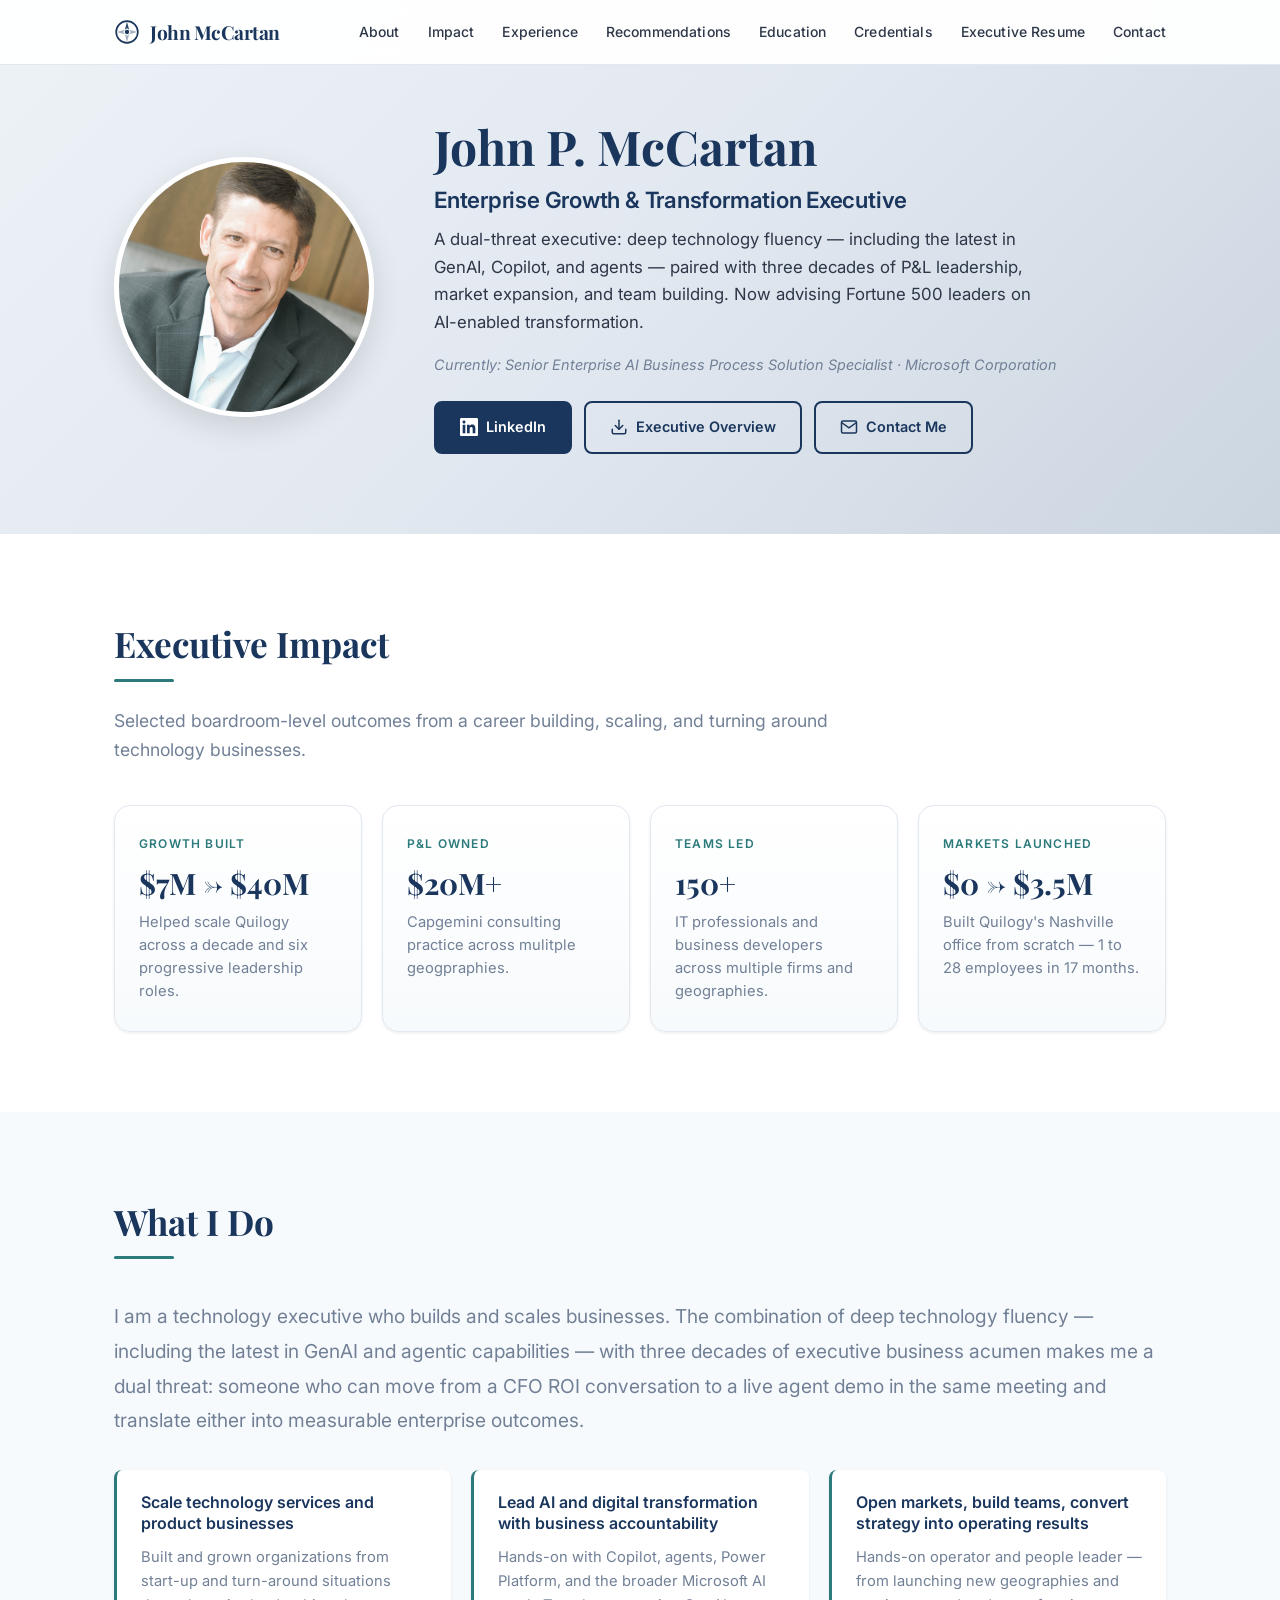
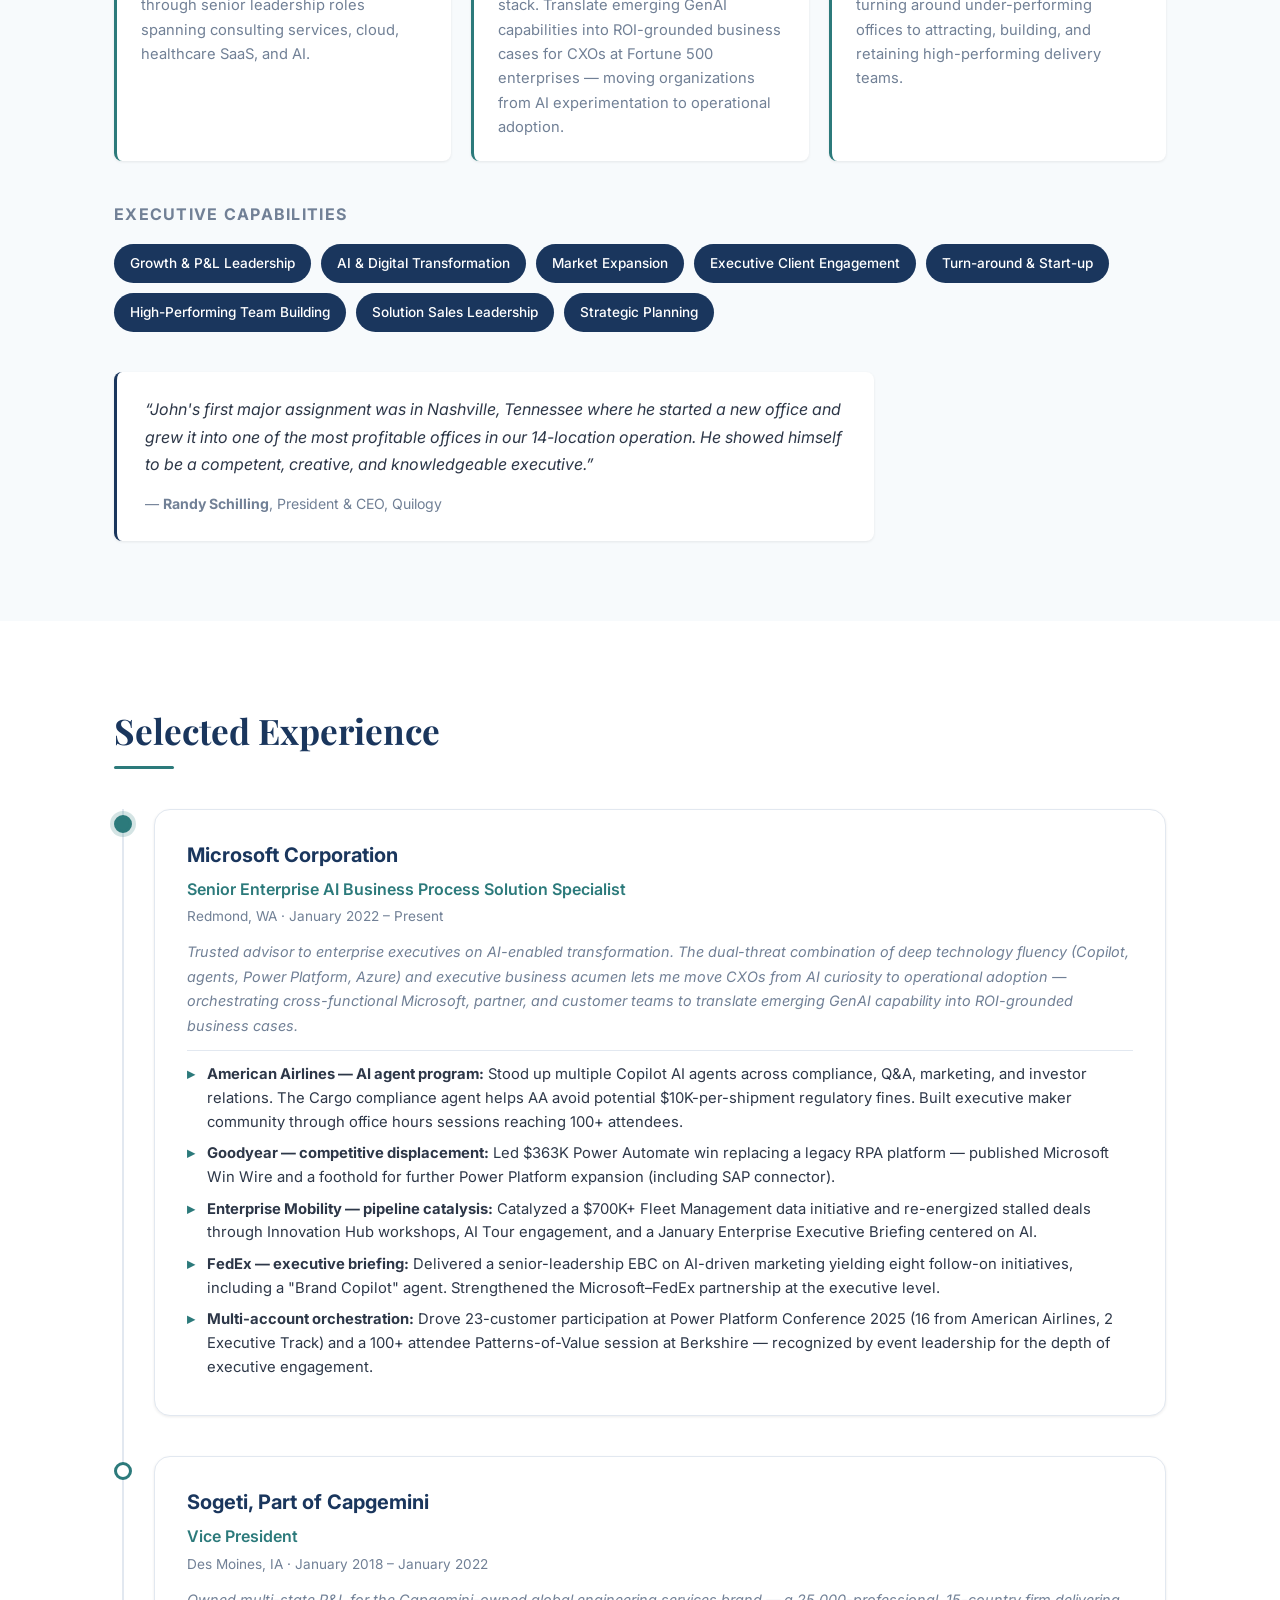
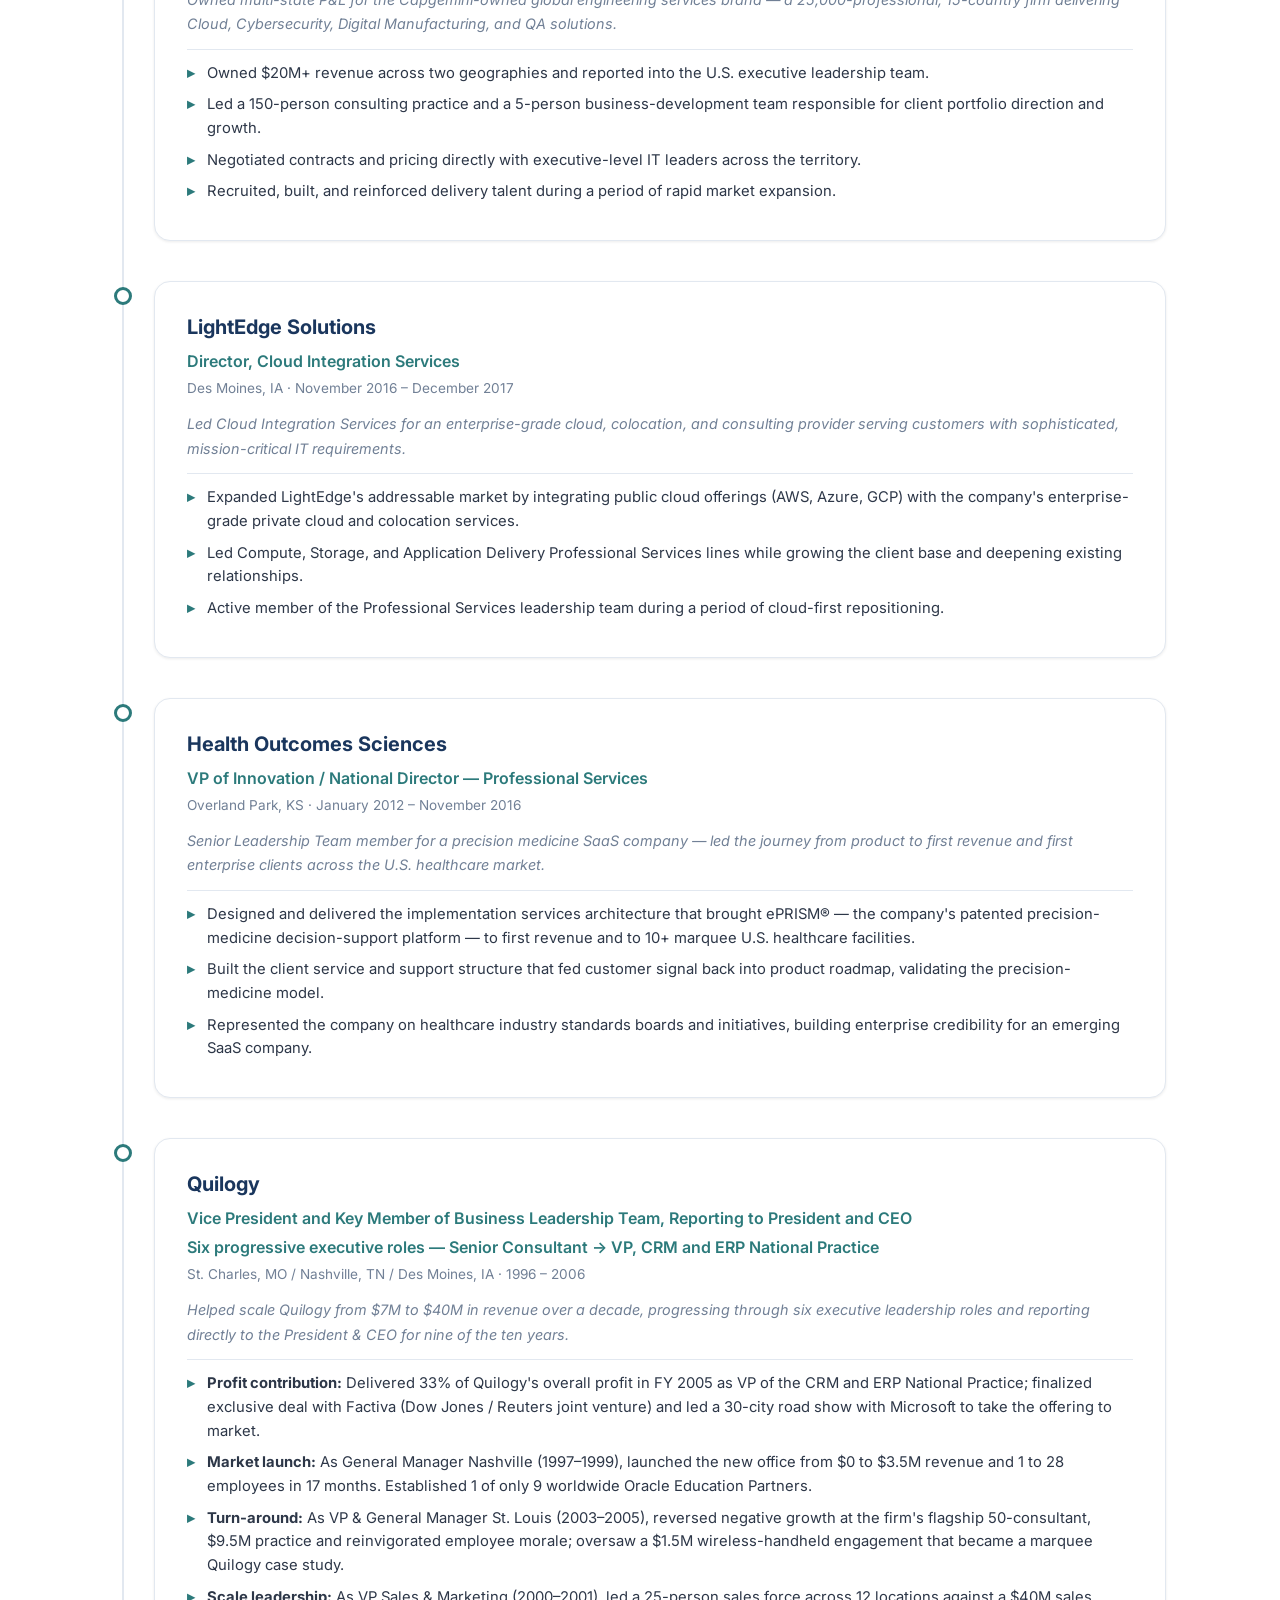
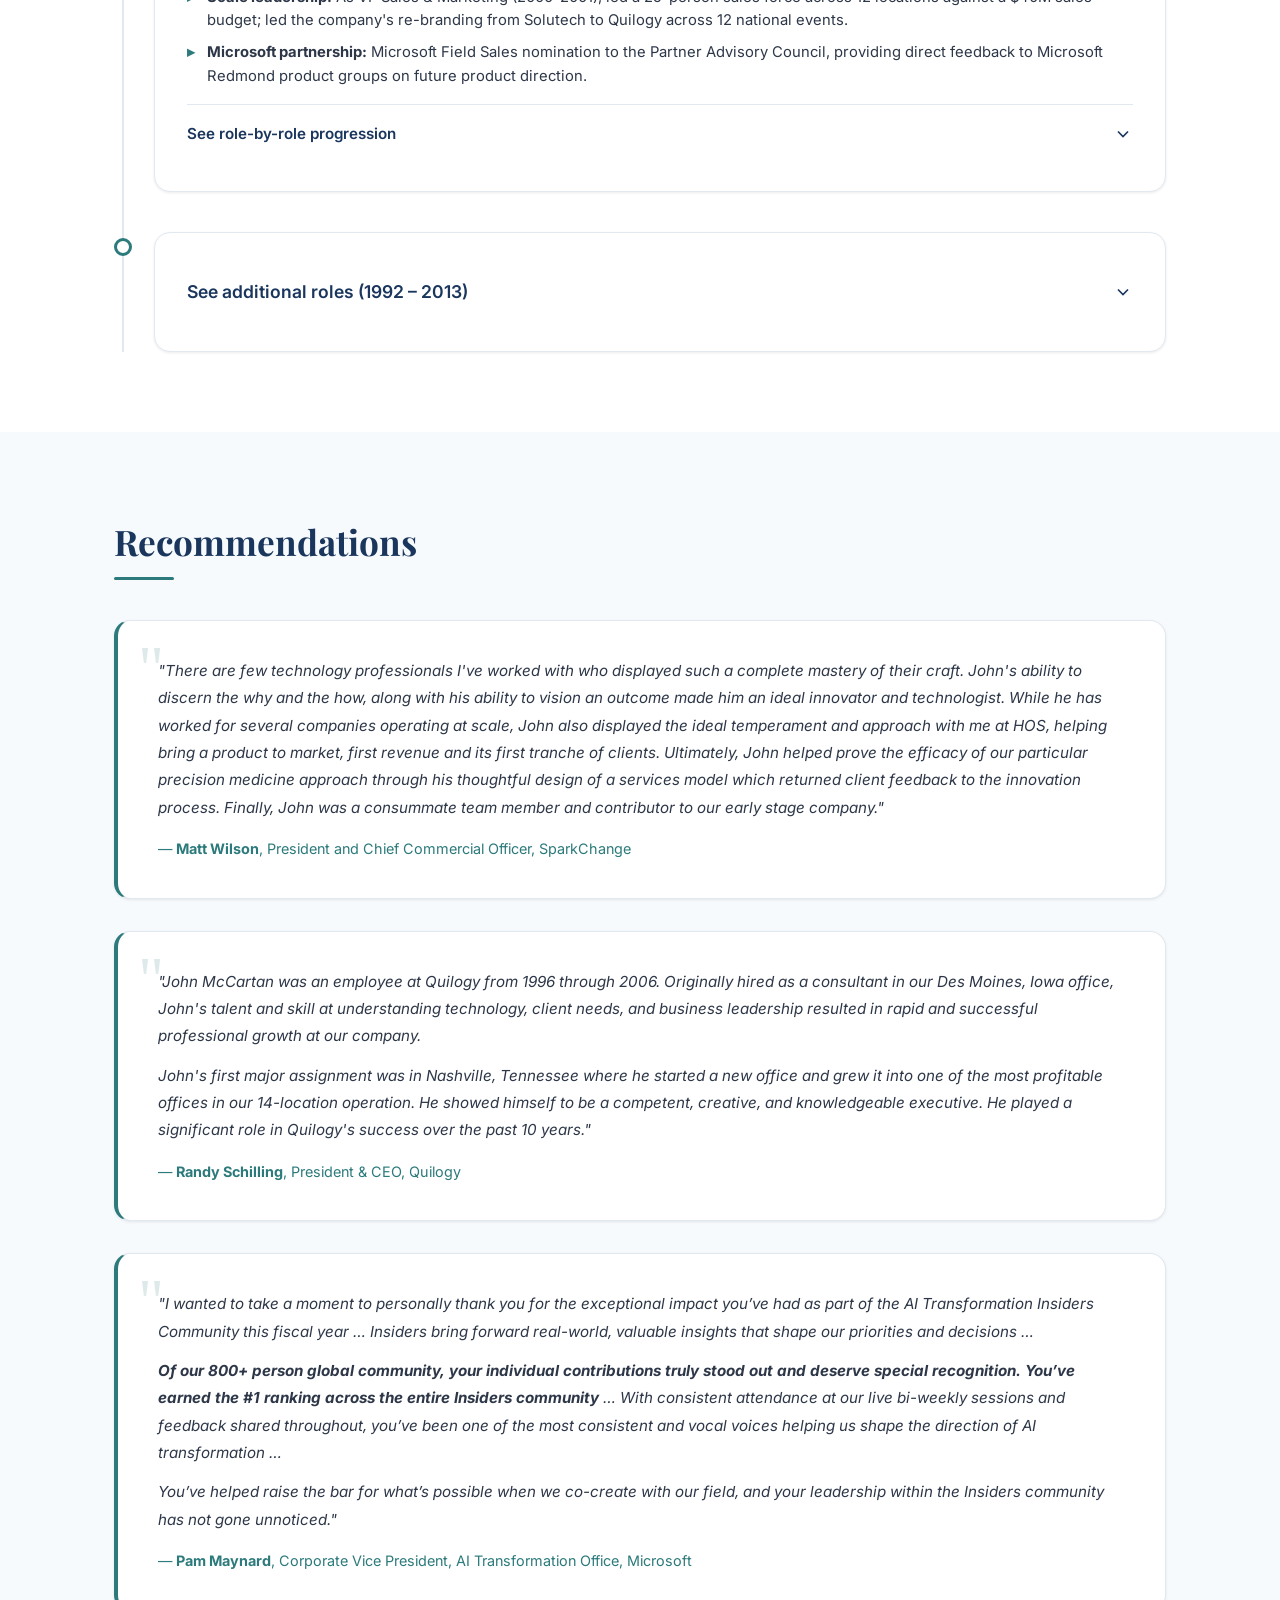
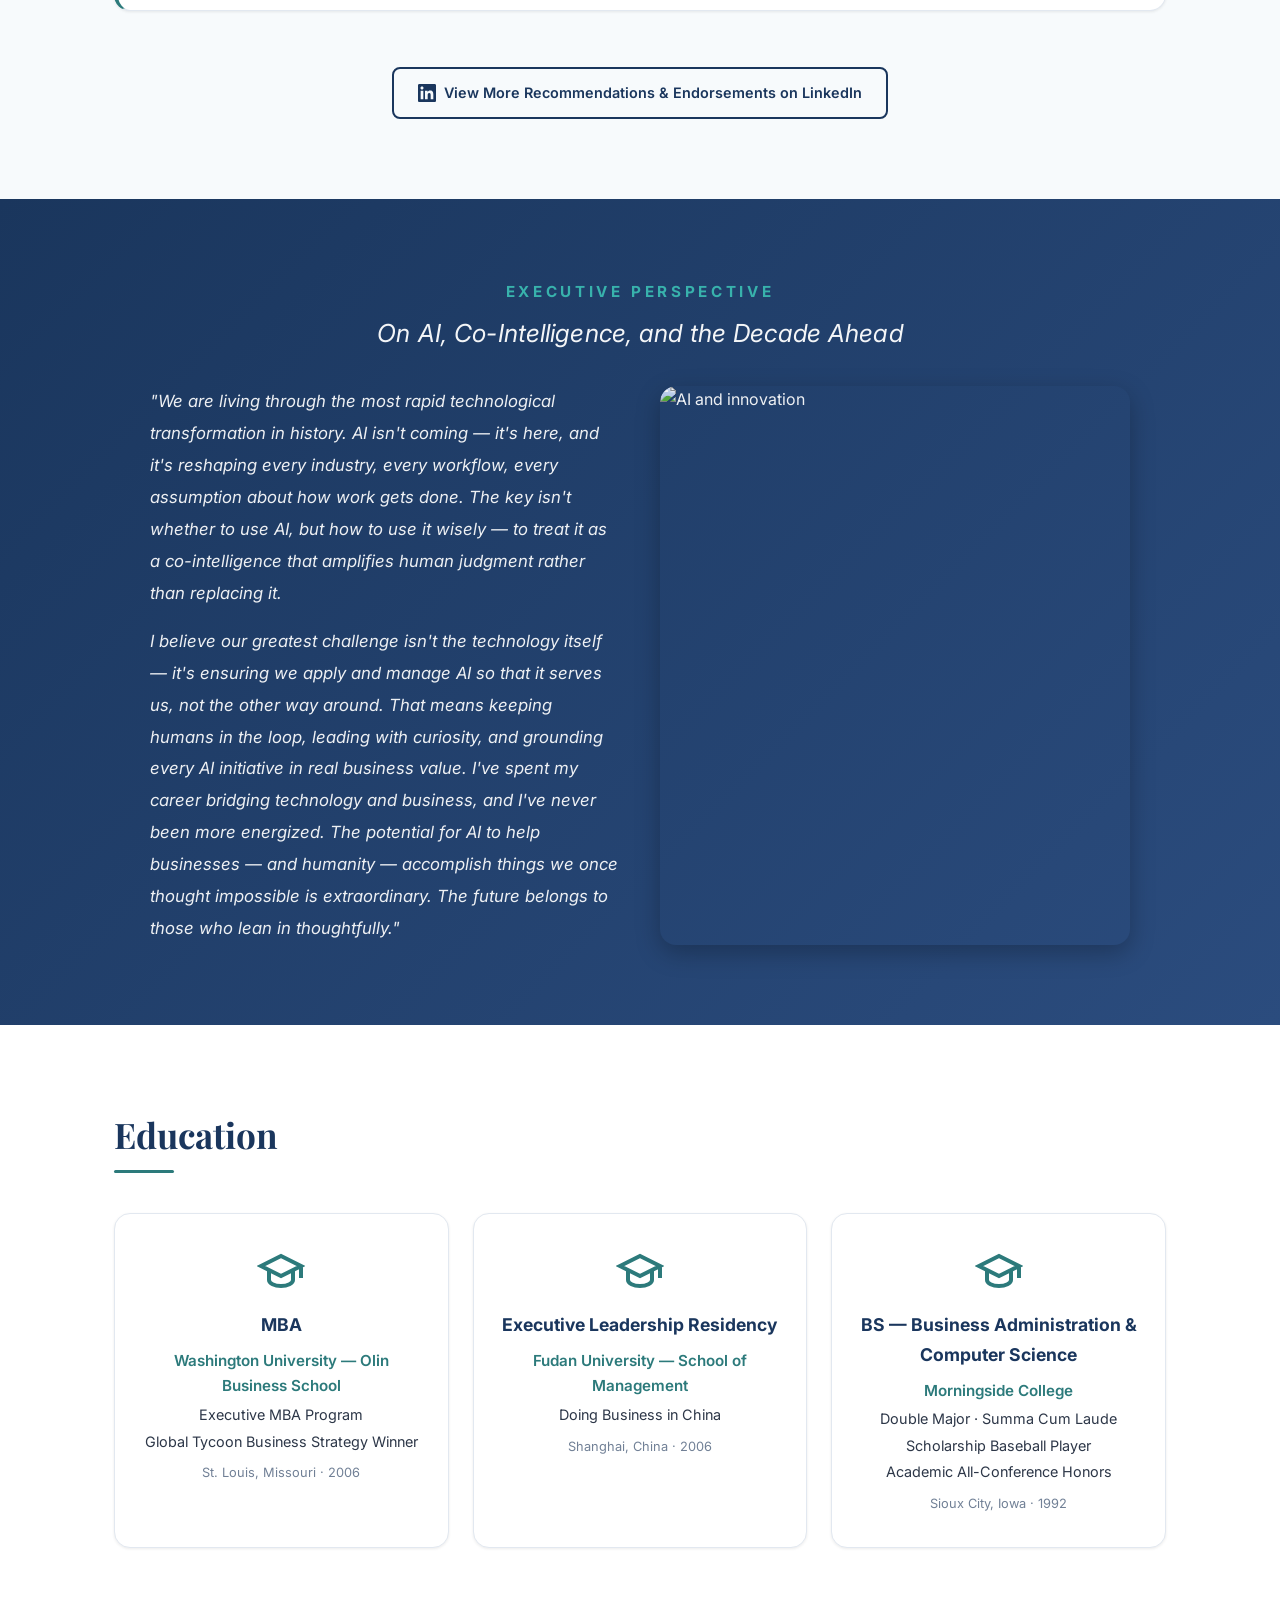
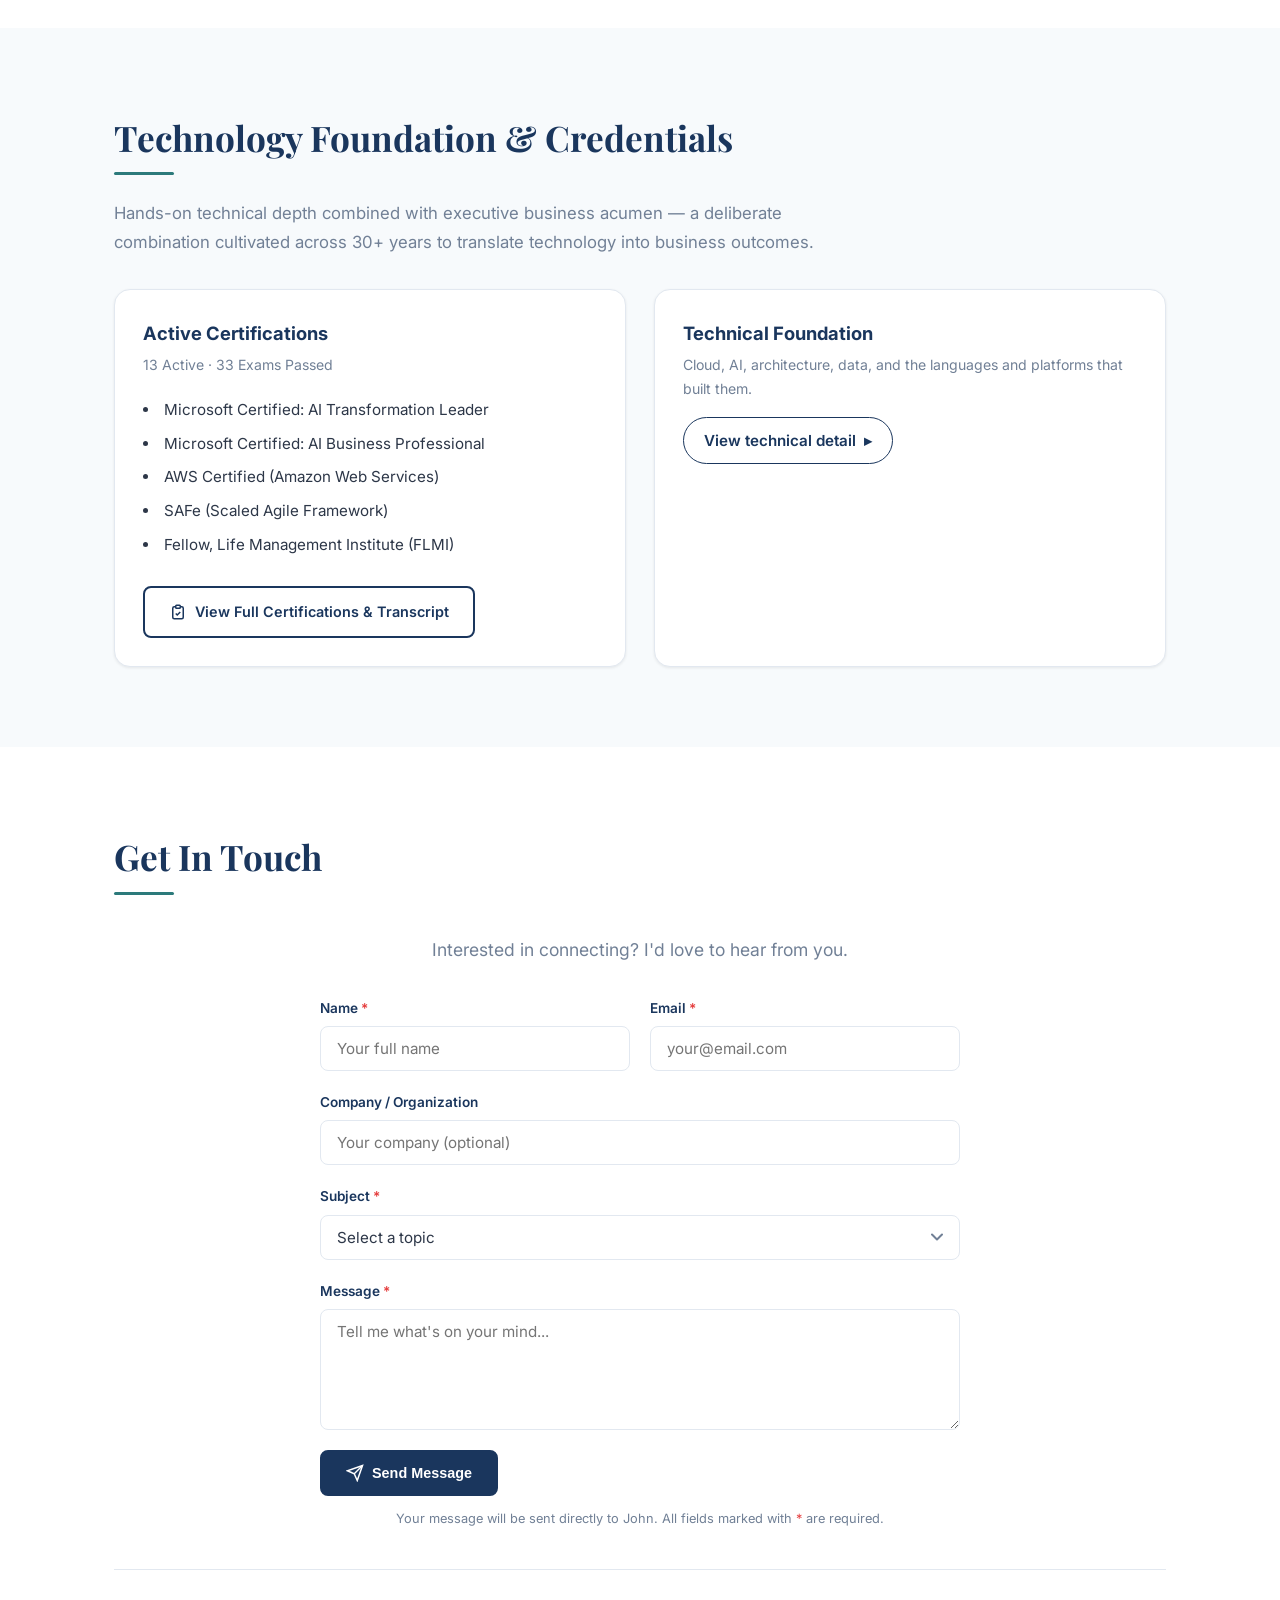
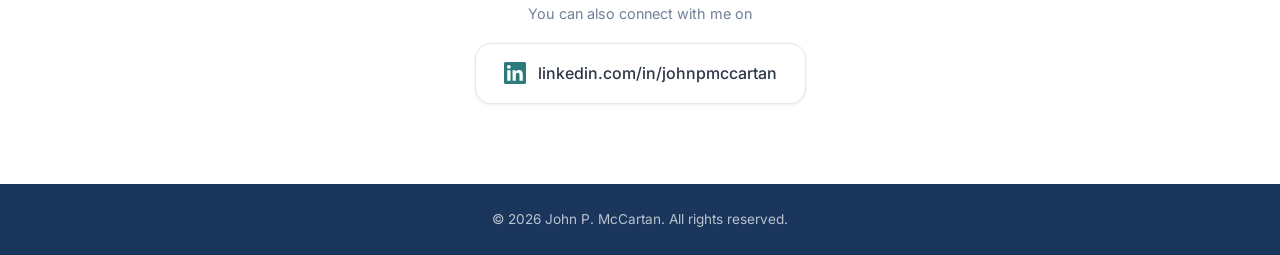
==== commit 3b2205ce: "Add Microsoft AITO Insiders recognition from Pam Maynard Co-authored-by: Copilot <223556219+Copilot@" ====
--- a/index.html
+++ b/index.html
@@ -94,7 +94,7 @@
             <div class="impact-card">
                 <div class="impact-label">P&amp;L Owned</div>
                 <div class="impact-value">$20M+</div>
-                <div class="impact-context">Multi-state Sogeti / Capgemini consulting practice across Iowa and Nebraska.</div>
+                <div class="impact-context">Capgemini consulting practice across mulitple geogpraphies.</div>
             </div>
             <div class="impact-card">
                 <div class="impact-label">Teams Led</div>
@@ -188,13 +188,13 @@
                     <div class="timeline-header">
                         <div>
                             <h3>Sogeti, Part of Capgemini</h3>
-                            <p class="timeline-role">Vice President &mdash; Iowa and Nebraska</p>
+                            <p class="timeline-role">Vice President</p>
                             <p class="timeline-meta">Des Moines, IA &middot; January 2018 &ndash; January 2022</p>
                         </div>
                     </div>
                     <p class="timeline-description">Owned multi-state P&amp;L for the Capgemini-owned global engineering services brand &mdash; a 25,000-professional, 15-country firm delivering Cloud, Cybersecurity, Digital Manufacturing, and QA solutions.</p>
                     <ul class="timeline-details">
-                        <li>Owned $20M+ revenue across two geographies (Iowa and Nebraska) and reported into the U.S. executive leadership team.</li>
+                        <li>Owned $20M+ revenue across two geographies and reported into the U.S. executive leadership team.</li>
                         <li>Led a 150-person consulting practice and a 5-person business-development team responsible for client portfolio direction and growth.</li>
                         <li>Negotiated contracts and pricing directly with executive-level IT leaders across the territory.</li>
                         <li>Recruited, built, and reinforced delivery talent during a period of rapid market expansion.</li>
@@ -249,6 +249,7 @@
                     <div class="timeline-header">
                         <div>
                             <h3>Quilogy</h3>
+                            <p class="timeline-role">Vice President and Key Member of Business Leadership Team, Reporting to President and CEO</p>
                             <p class="timeline-role">Six progressive executive roles &mdash; Senior Consultant &rarr; VP, CRM and ERP National Practice</p>
                             <p class="timeline-meta">St. Charles, MO / Nashville, TN / Des Moines, IA &middot; 1996 &ndash; 2006</p>
                         </div>
@@ -454,6 +455,12 @@
                 <p>"John McCartan was an employee at Quilogy from 1996 through 2006. Originally hired as a consultant in our Des Moines, Iowa office, John's talent and skill at understanding technology, client needs, and business leadership resulted in rapid and successful professional growth at our company.</p>
                 <p>John's first major assignment was in Nashville, Tennessee where he started a new office and grew it into one of the most profitable offices in our 14-location operation. He showed himself to be a competent, creative, and knowledgeable executive. He played a significant role in Quilogy's success over the past 10 years."</p>
                 <cite>&mdash; <strong>Randy Schilling</strong>, President &amp; CEO, Quilogy</cite>
+            </blockquote>
+            <blockquote class="recommendation-card">
+                <p>"I wanted to take a moment to personally thank you for the exceptional impact you&rsquo;ve had as part of the AI Transformation Insiders Community this fiscal year &hellip; Insiders bring forward real-world, valuable insights that shape our priorities and decisions &hellip;</p>
+                <p><strong>Of our 800+ person global community, your individual contributions truly stood out and deserve special recognition. You&rsquo;ve earned the #1 ranking across the entire Insiders community</strong> &hellip; With consistent attendance at our live bi-weekly sessions and feedback shared throughout, you&rsquo;ve been one of the most consistent and vocal voices helping us shape the direction of AI transformation &hellip;</p>
+                <p>You&rsquo;ve helped raise the bar for what&rsquo;s possible when we co-create with our field, and your leadership within the Insiders community has not gone unnoticed."</p>
+                <cite>&mdash; <strong>Pam Maynard</strong>, Corporate Vice President, AI Transformation Office, Microsoft</cite>
             </blockquote>
             <div style="text-align: center; margin-top: 24px;">
                 <a href="https://www.linkedin.com/in/johnpmccartan/details/recommendations/?detailScreenTabIndex=0" target="_blank" rel="noopener" class="btn btn-outline">
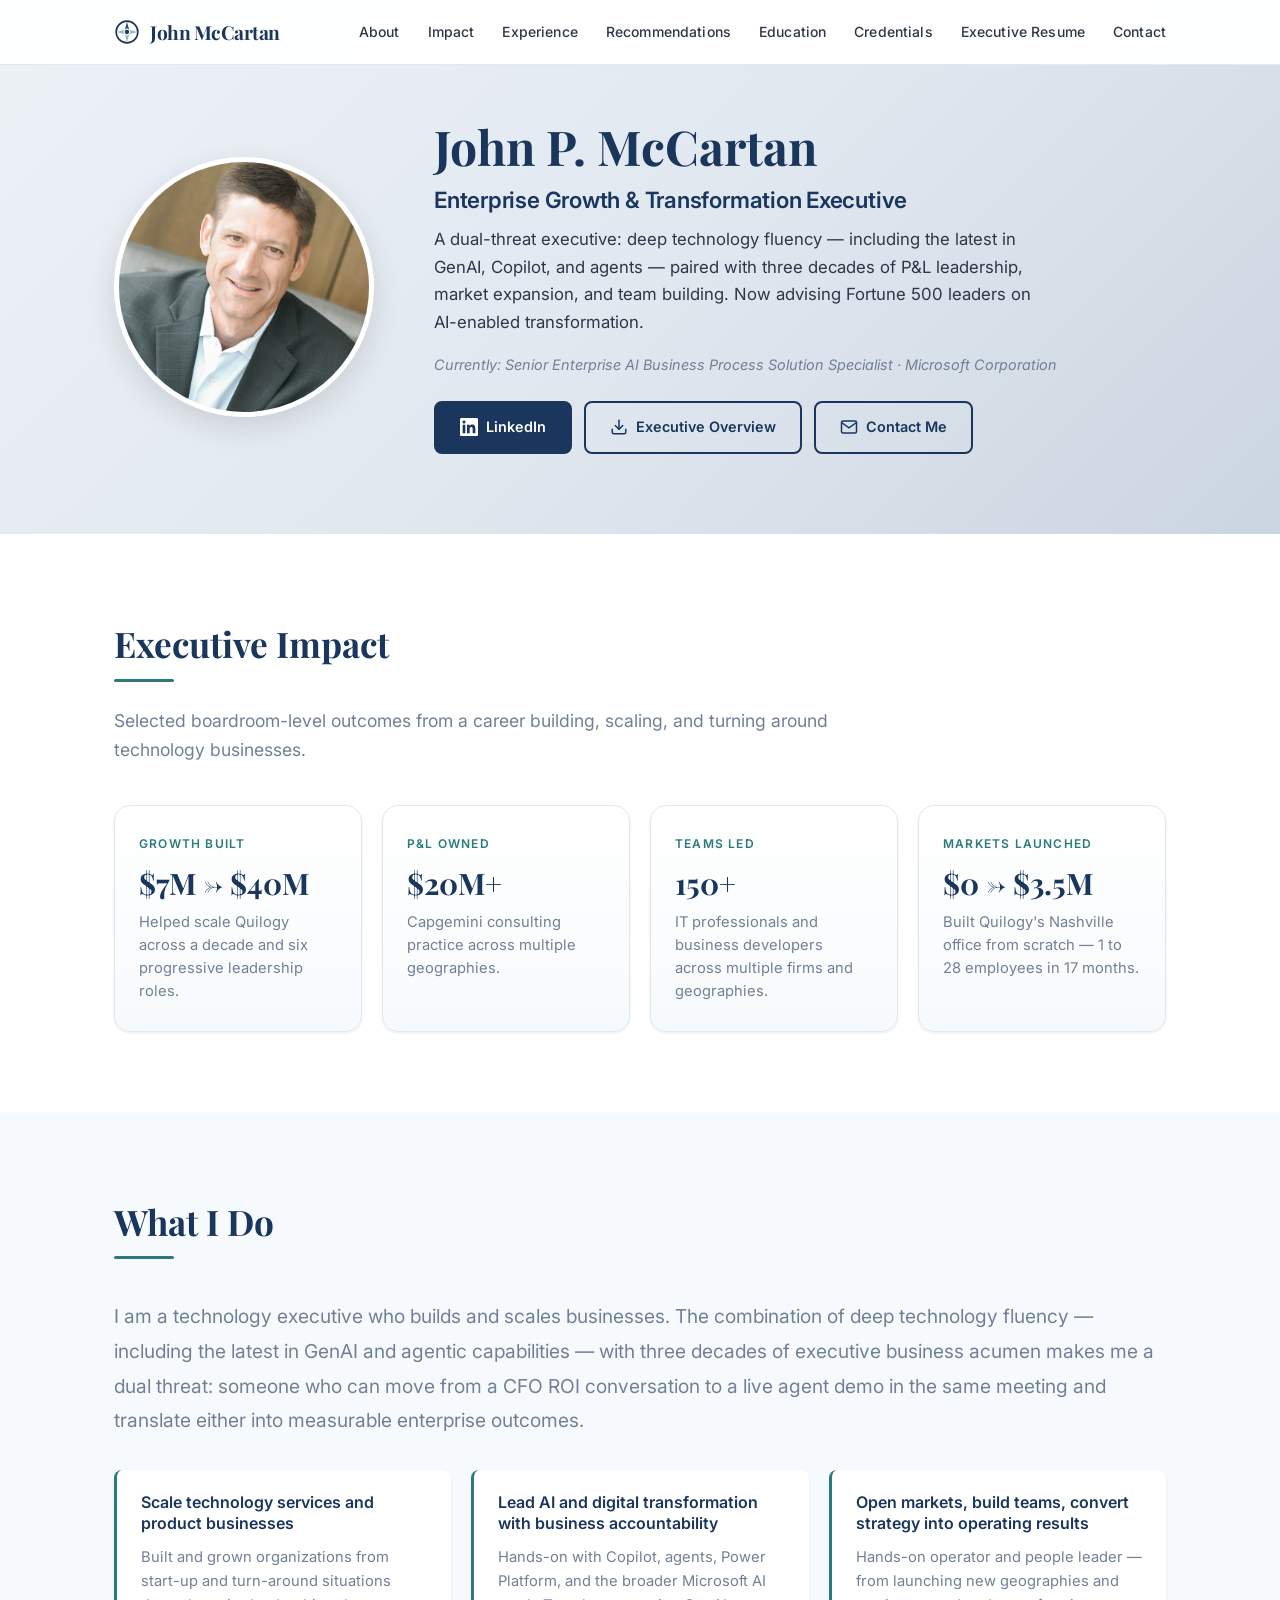
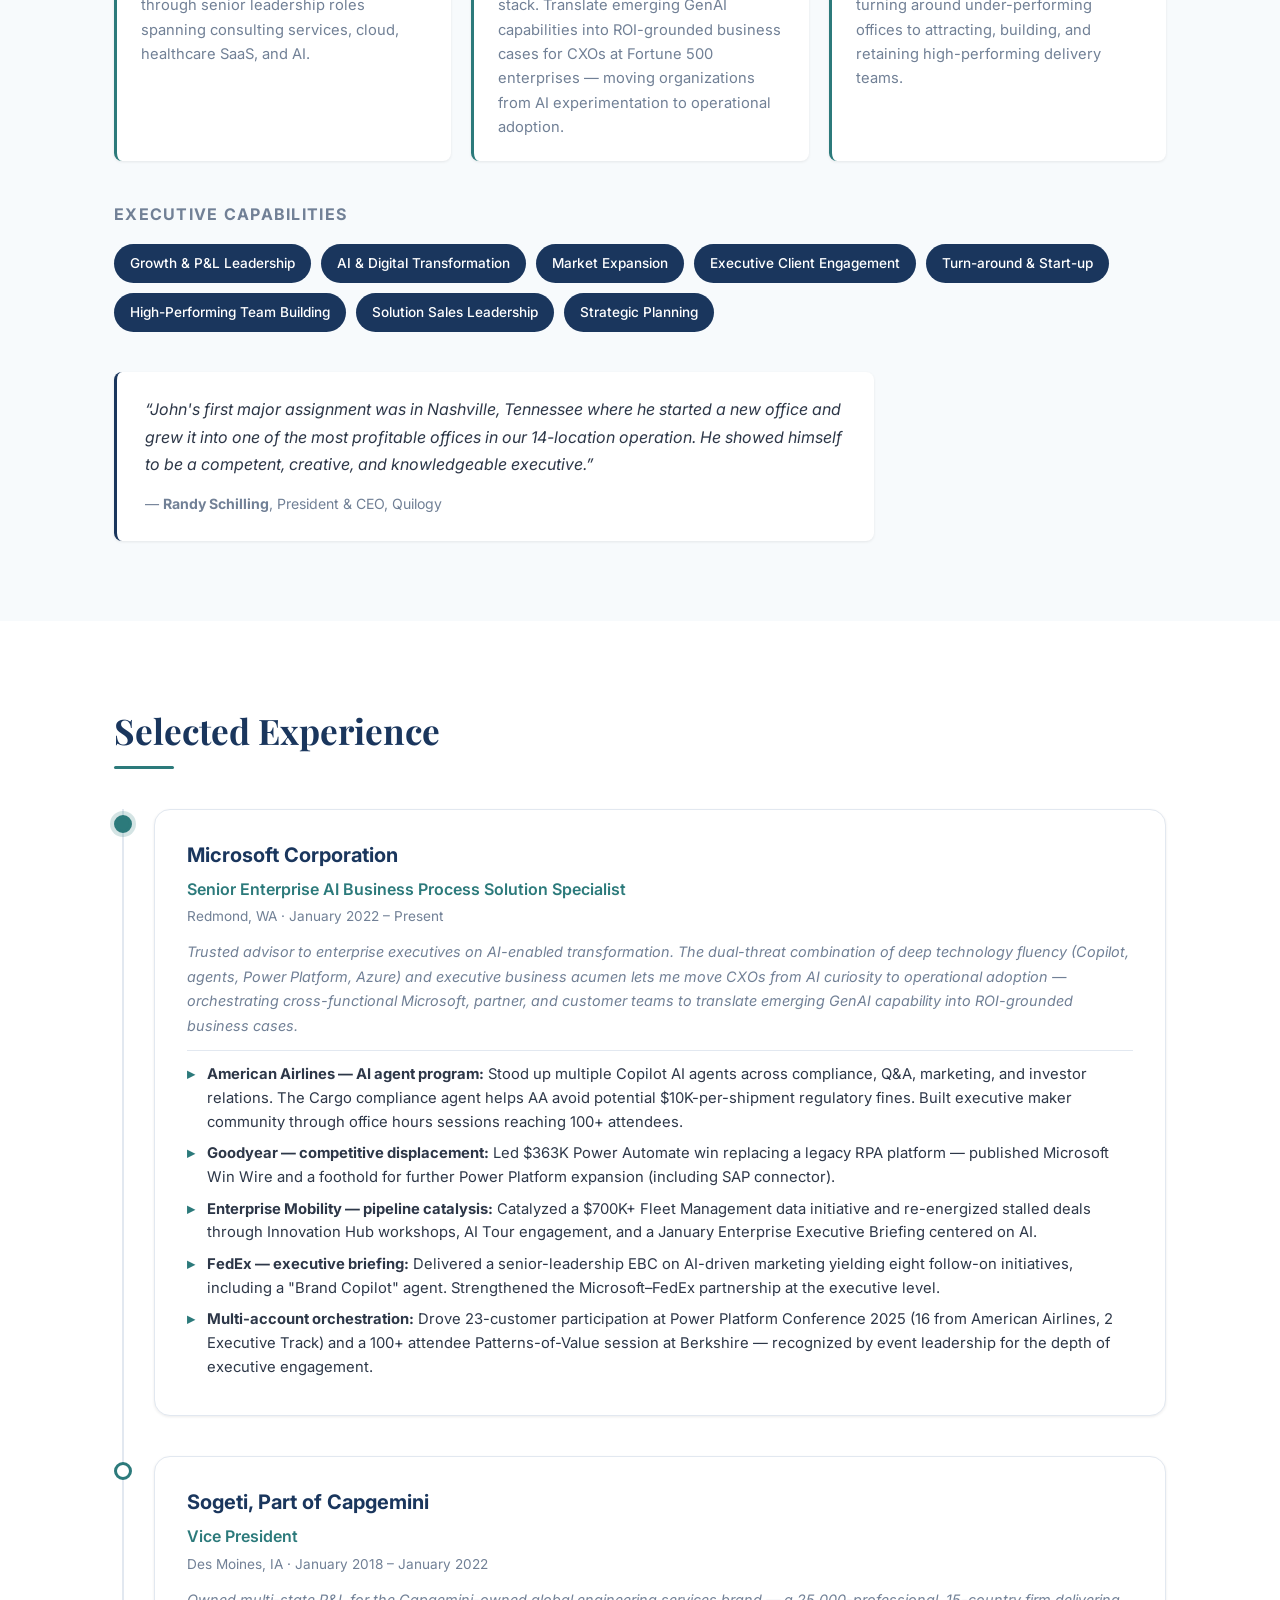
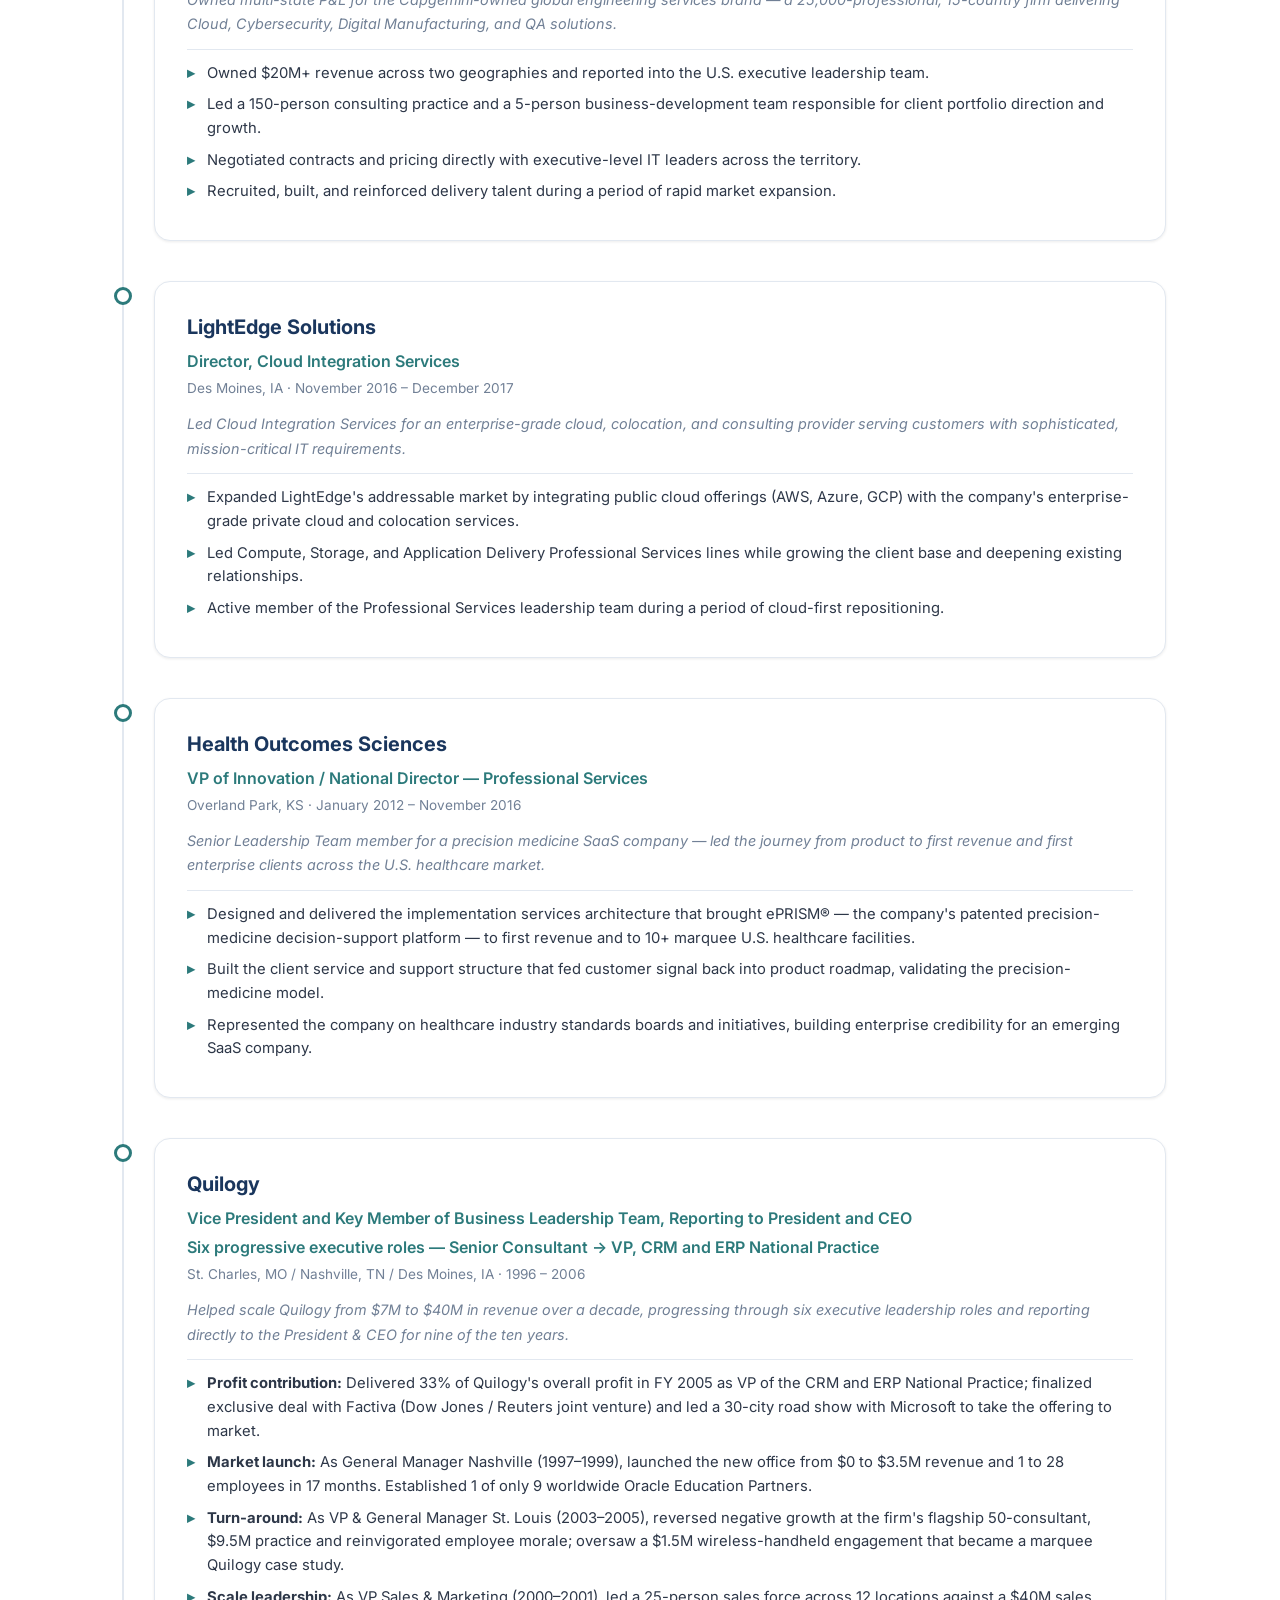
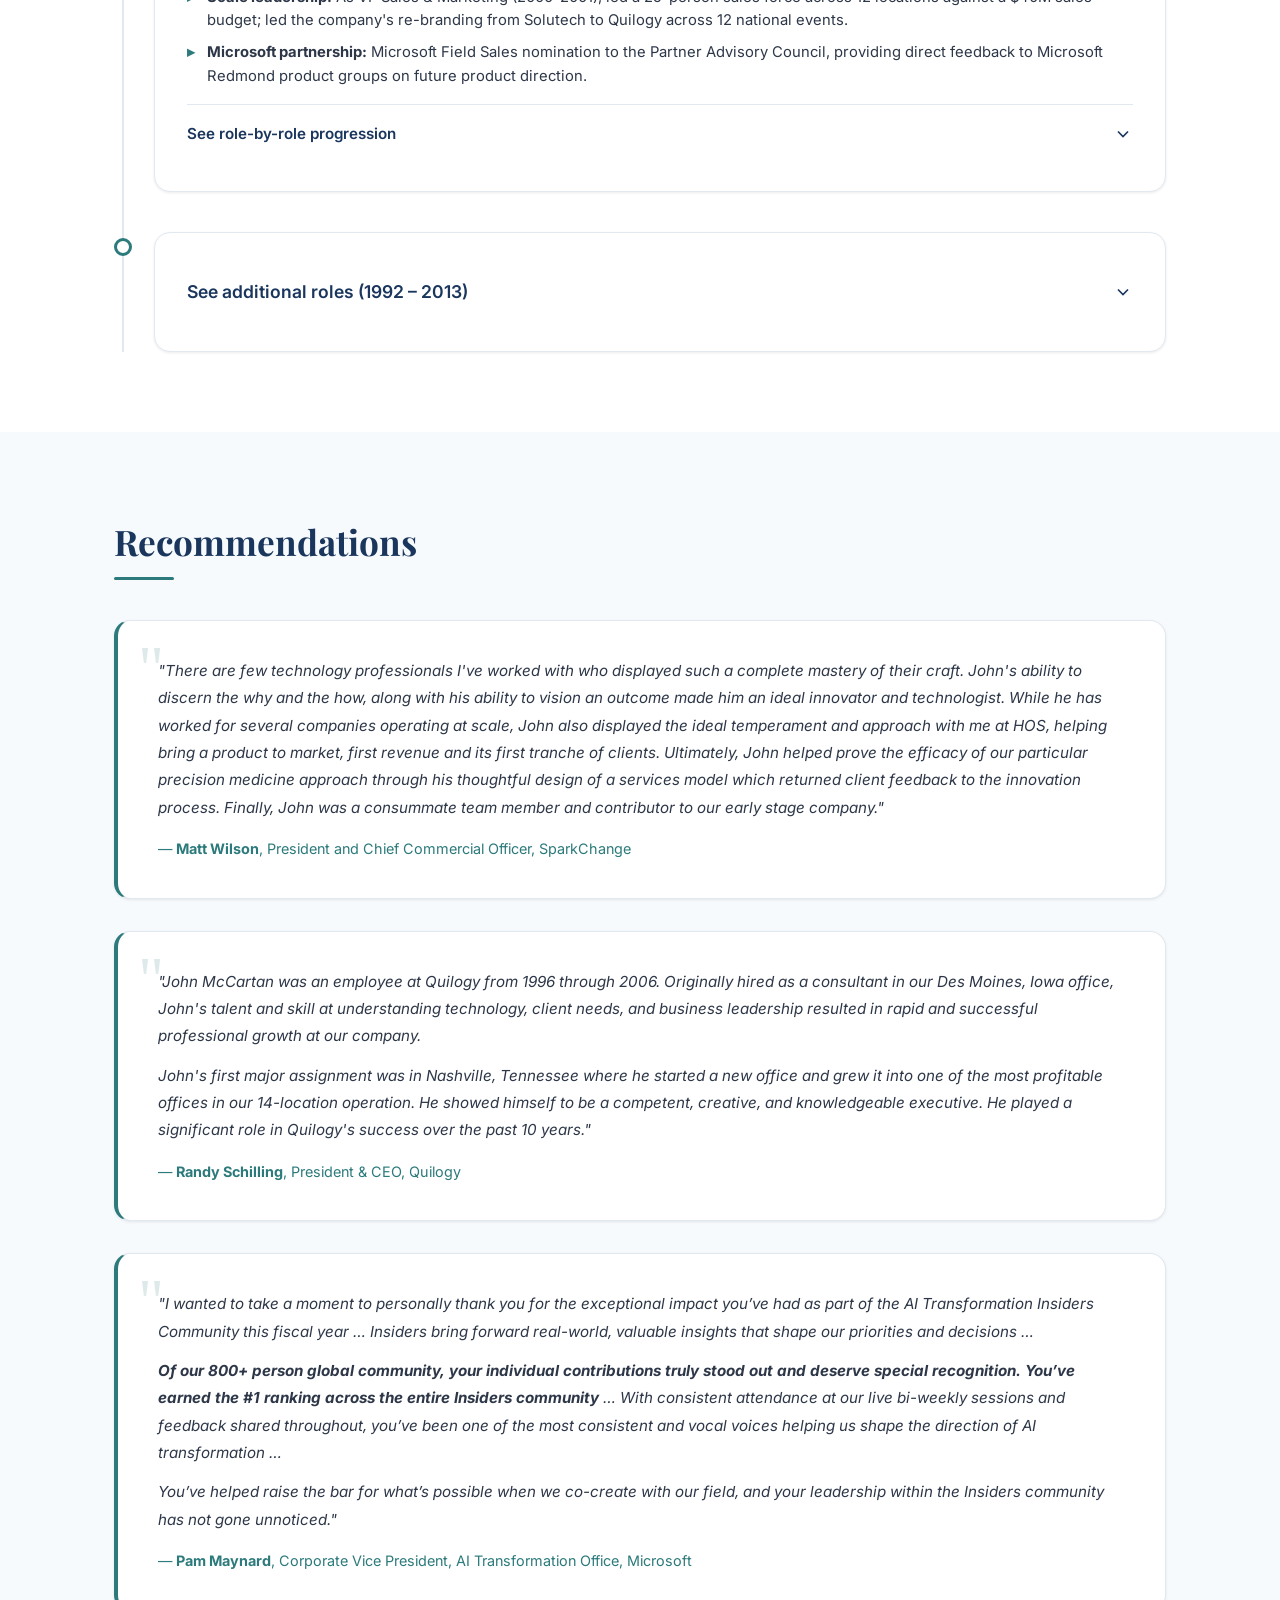
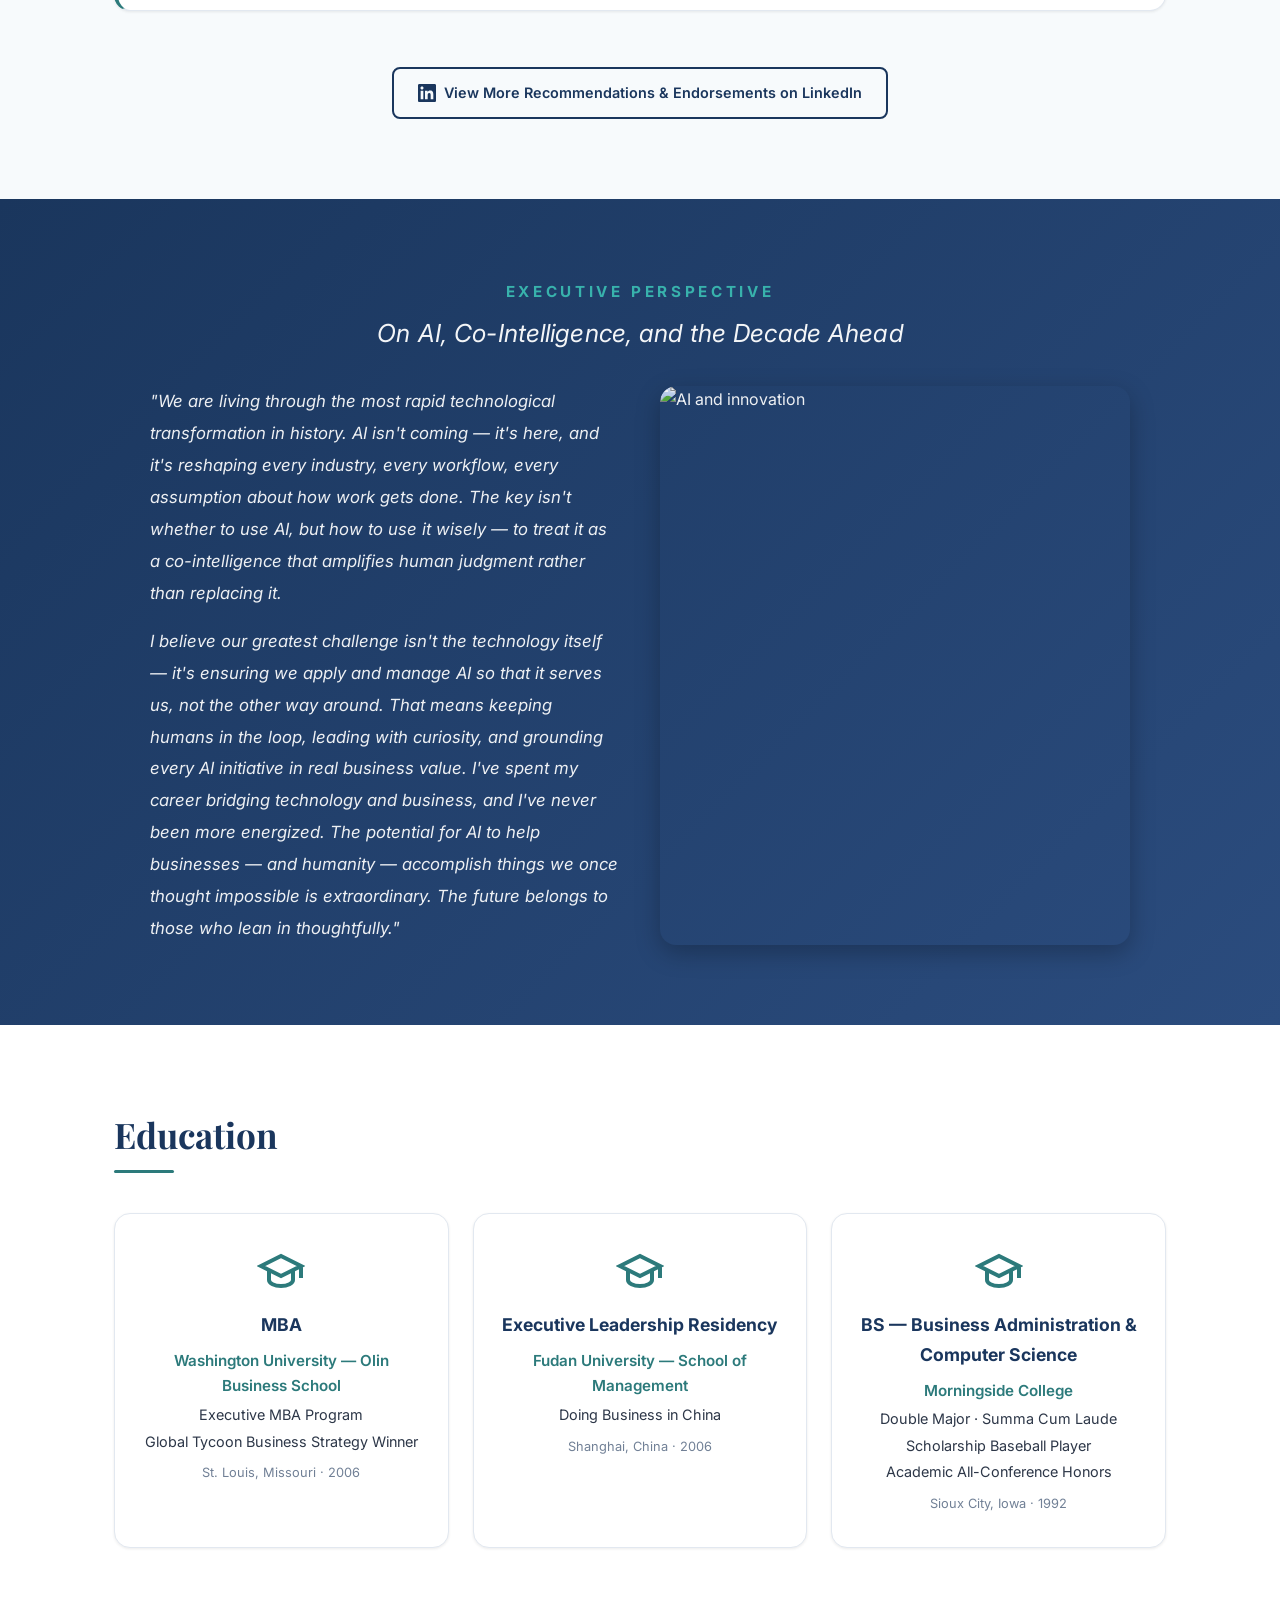
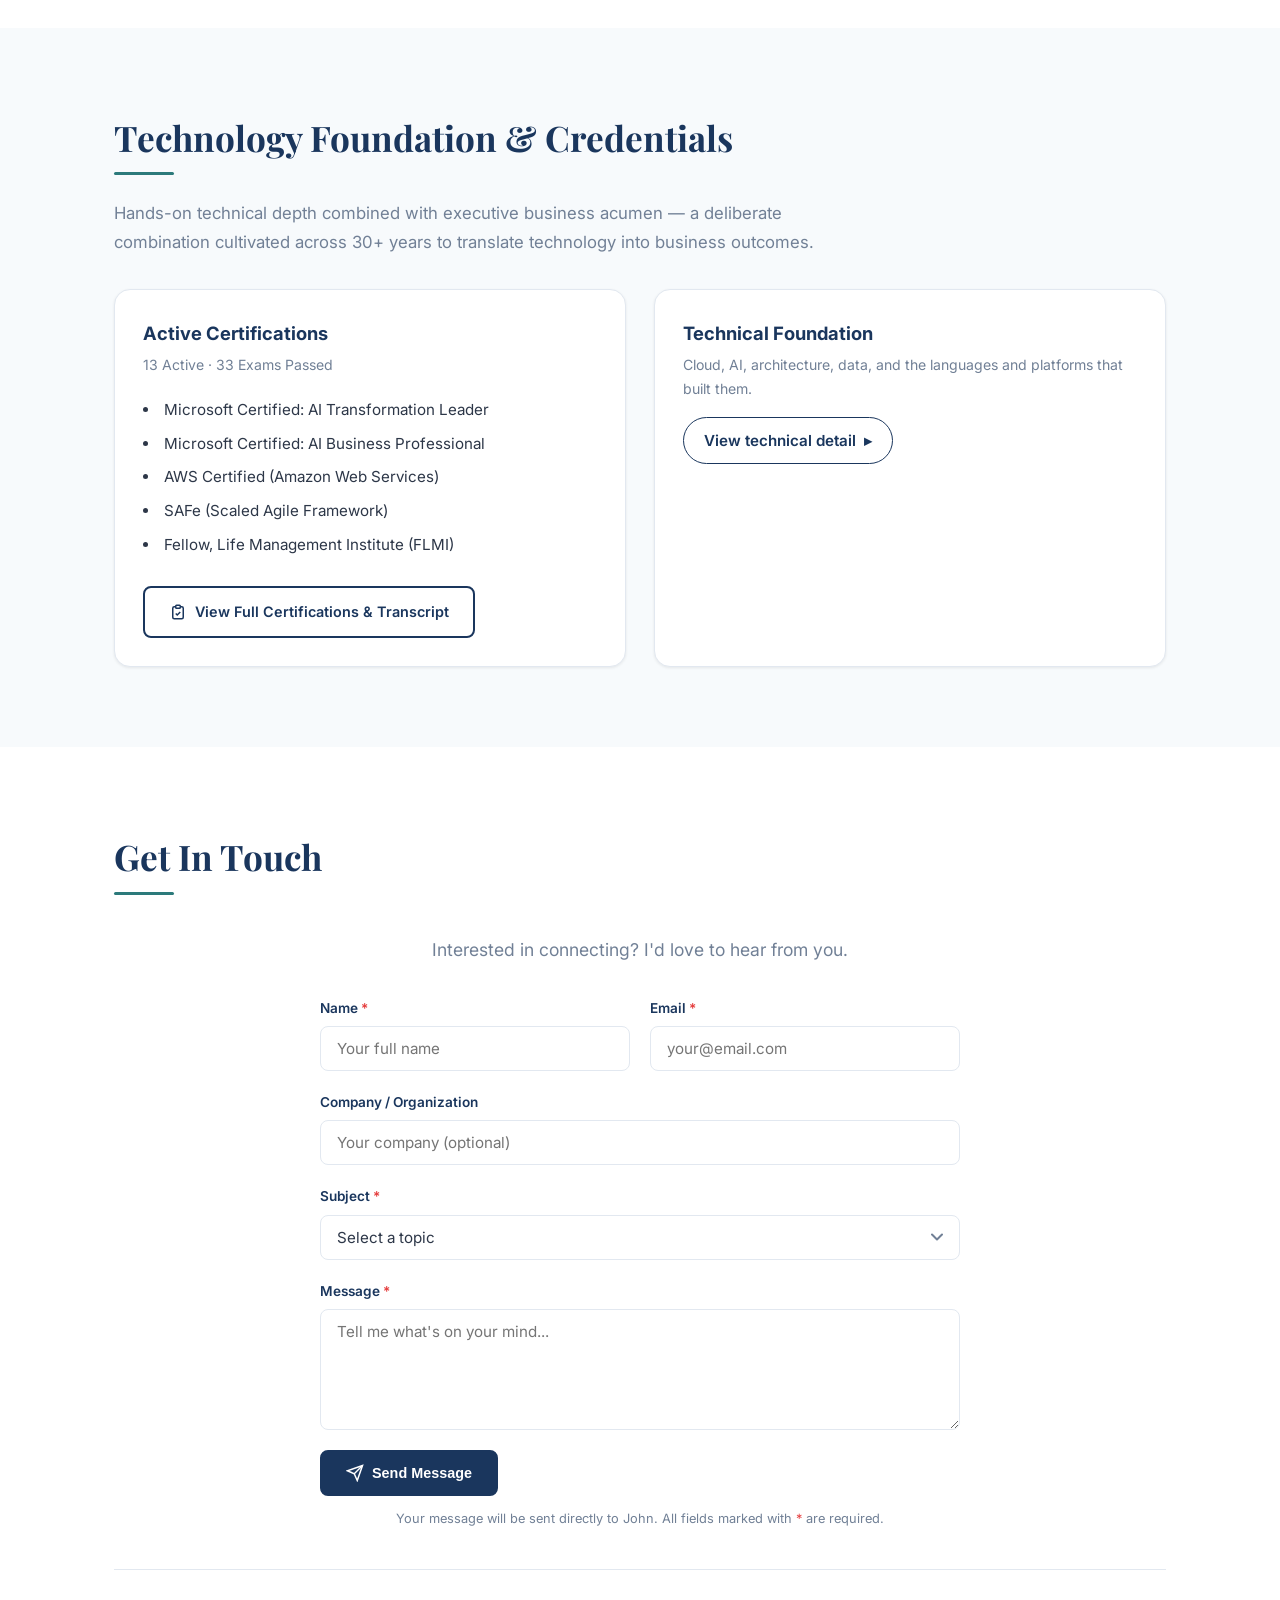
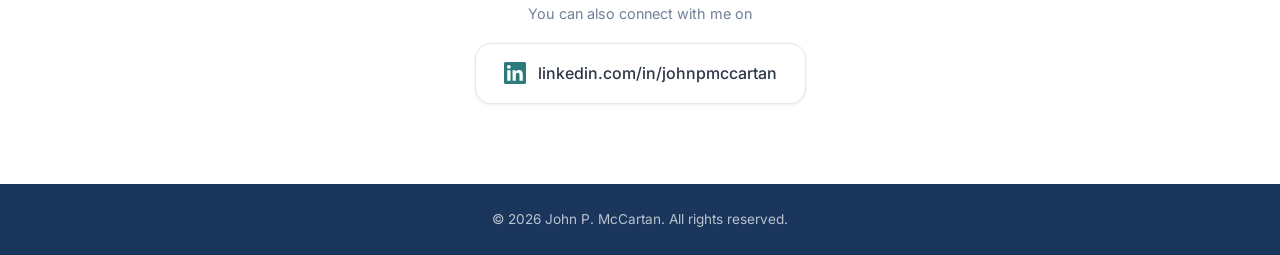
==== commit 2dd3e5ce: "Fix typos: mulitple -> multiple, geogpraphies -> geographies" ====
--- a/index.html
+++ b/index.html
@@ -3,8 +3,110 @@
 <head>
     <meta charset="UTF-8">
     <meta name="viewport" content="width=device-width, initial-scale=1.0">
-    <title>John P. McCartan – Enterprise Growth &amp; Transformation Executive</title>
-    <meta name="description" content="John P. McCartan – Enterprise Growth &amp; Transformation Executive. 30+ years of P&amp;L leadership, market expansion, and team building, now advising Fortune 500 leaders on AI-enabled transformation at Microsoft.">
+    <title>John McCartan | Enterprise Growth &amp; Transformation Executive</title>
+    <meta name="description" content="John McCartan (John P. McCartan) – Enterprise Growth &amp; Transformation Executive. 30+ years of P&amp;L leadership, market expansion, and team building, now advising Fortune 500 leaders on AI-enabled transformation at Microsoft.">
+    <!-- ===== SEO / canonical ===== -->
+    <!-- Google Search Console ownership. Do not remove — verification is rechecked periodically. -->
+    <meta name="google-site-verification" content="WSB7aMMifJnbJVC8zxVhqfjRqJFRqsP1c8BA6aFj4SE" />
+    <link rel="canonical" href="https://www.johnmccartan.com/">
+    <meta name="robots" content="index, follow, max-snippet:-1, max-image-preview:large, max-video-preview:-1">
+    <meta name="author" content="John P. McCartan">
+
+    <!-- ===== Open Graph ===== -->
+    <meta property="og:type" content="profile">
+    <meta property="og:site_name" content="John P. McCartan">
+    <meta property="og:title" content="John McCartan – Enterprise Growth &amp; Transformation Executive">
+    <meta property="og:description" content="John P. McCartan: 30+ years of P&amp;L leadership, market expansion, and team building — now advising Fortune 500 leaders on AI-enabled transformation at Microsoft.">
+    <meta property="og:url" content="https://www.johnmccartan.com/">
+    <meta property="og:image" content="https://www.johnmccartan.com/assets/headshot.jpg">
+    <meta property="og:image:alt" content="John P. McCartan, Enterprise Growth &amp; Transformation Executive">
+    <meta property="profile:first_name" content="John">
+    <meta property="profile:last_name" content="McCartan">
+
+    <!-- ===== Twitter / X card ===== -->
+    <meta name="twitter:card" content="summary_large_image">
+    <meta name="twitter:title" content="John McCartan – Enterprise Growth &amp; Transformation Executive">
+    <meta name="twitter:description" content="30+ years of P&amp;L leadership, market expansion, and team building — now advising Fortune 500 leaders on AI-enabled transformation at Microsoft.">
+    <meta name="twitter:image" content="https://www.johnmccartan.com/assets/headshot.jpg">
+
+    <!-- ===== Structured data: this is the piece that tells Google which "John McCartan" this is ===== -->
+    <script type="application/ld+json">
+    {
+      "@context": "https://schema.org",
+      "@graph": [
+        {
+          "@type": "Person",
+          "@id": "https://www.johnmccartan.com/#person",
+          "name": "John P. McCartan",
+          "alternateName": ["John McCartan"],
+          "givenName": "John",
+          "familyName": "McCartan",
+          "honorificSuffix": "MBA",
+          "url": "https://www.johnmccartan.com/",
+          "mainEntityOfPage": "https://www.johnmccartan.com/",
+          "image": "https://www.johnmccartan.com/assets/headshot.jpg",
+          "description": "Enterprise growth and transformation executive with 30+ years of P&L leadership, market expansion, and team building, now advising Fortune 500 leaders on AI-enabled transformation at Microsoft.",
+          "jobTitle": "Senior Enterprise AI Business Process Solution Specialist",
+          "worksFor": {
+            "@type": "Organization",
+            "name": "Microsoft Corporation",
+            "url": "https://www.microsoft.com/"
+          },
+          "alumniOf": [
+            {
+              "@type": "CollegeOrUniversity",
+              "name": "Washington University in St. Louis \u2014 Olin Business School",
+              "url": "https://olin.wustl.edu/"
+            },
+            {
+              "@type": "CollegeOrUniversity",
+              "name": "Morningside College",
+              "url": "https://www.morningside.edu/"
+            },
+            {
+              "@type": "CollegeOrUniversity",
+              "name": "Fudan University \u2014 School of Management",
+              "url": "https://www.fudan.edu.cn/en/"
+            }
+          ],
+          "knowsAbout": [
+            "Enterprise AI transformation",
+            "Microsoft Copilot and AI agents",
+            "Microsoft Power Platform",
+            "Dynamics 365",
+            "P&L leadership",
+            "Technology consulting and professional services",
+            "Cloud platforms",
+            "Digital transformation"
+          ],
+          "sameAs": [
+            "https://www.linkedin.com/in/johnpmccartan/",
+            "https://github.com/jmccartan"
+          ]
+        },
+        {
+          "@type": "WebSite",
+          "@id": "https://www.johnmccartan.com/#website",
+          "url": "https://www.johnmccartan.com/",
+          "name": "John P. McCartan",
+          "inLanguage": "en-US",
+          "publisher": { "@id": "https://www.johnmccartan.com/#person" },
+          "about": { "@id": "https://www.johnmccartan.com/#person" }
+        },
+        {
+          "@type": "ProfilePage",
+          "@id": "https://www.johnmccartan.com/#profilepage",
+          "url": "https://www.johnmccartan.com/",
+          "name": "John McCartan \u2013 Enterprise Growth & Transformation Executive",
+          "isPartOf": { "@id": "https://www.johnmccartan.com/#website" },
+          "mainEntity": { "@id": "https://www.johnmccartan.com/#person" },
+          "primaryImageOfPage": "https://www.johnmccartan.com/assets/headshot.jpg"
+        }
+      ]
+    }
+    </script>
+    <!-- ===== end SEO block ===== -->
+
     <link rel="preconnect" href="https://fonts.googleapis.com">
     <link rel="preconnect" href="https://fonts.gstatic.com" crossorigin>
     <link href="https://fonts.googleapis.com/css2?family=Inter:wght@300;400;500;600;700&family=Playfair+Display:wght@700&display=swap" rel="stylesheet">
@@ -94,7 +196,7 @@
             <div class="impact-card">
                 <div class="impact-label">P&amp;L Owned</div>
                 <div class="impact-value">$20M+</div>
-                <div class="impact-context">Capgemini consulting practice across mulitple geogpraphies.</div>
+                <div class="impact-context">Capgemini consulting practice across multiple geographies.</div>
             </div>
             <div class="impact-card">
                 <div class="impact-label">Teams Led</div>
